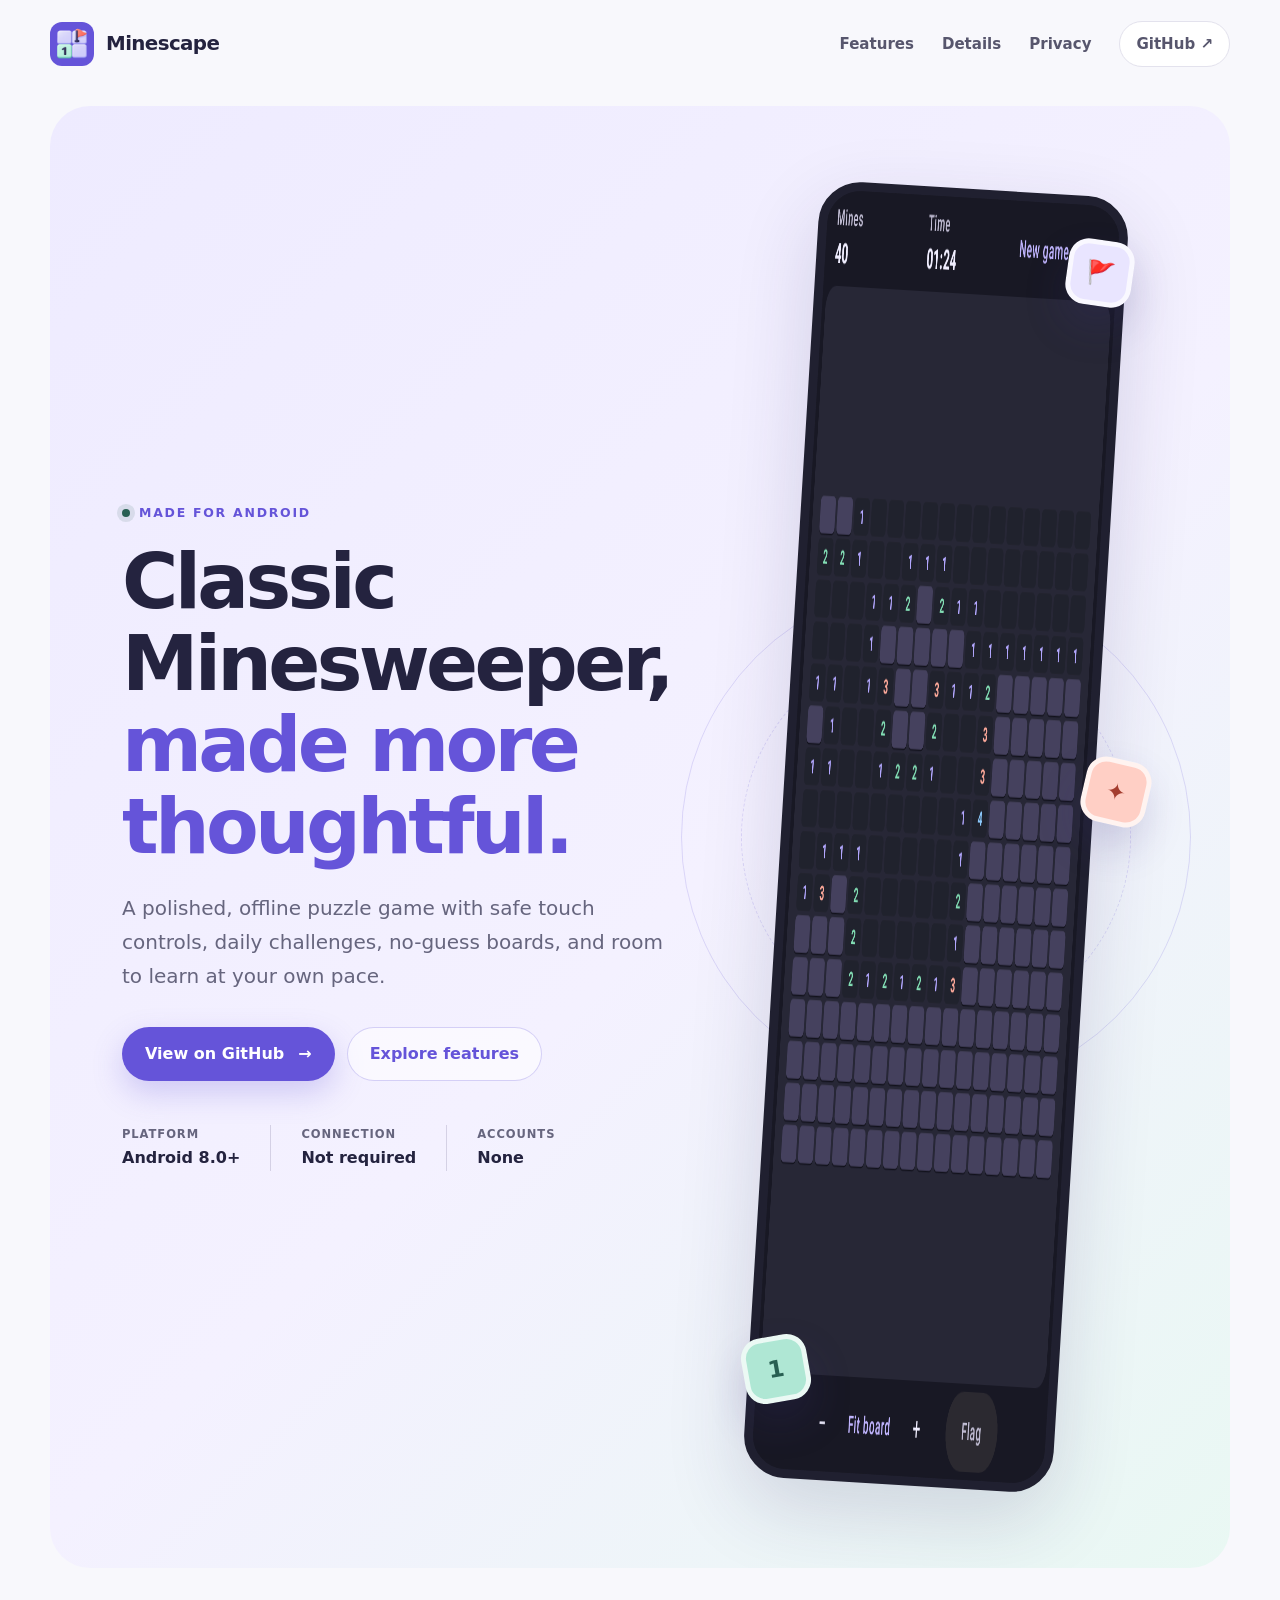
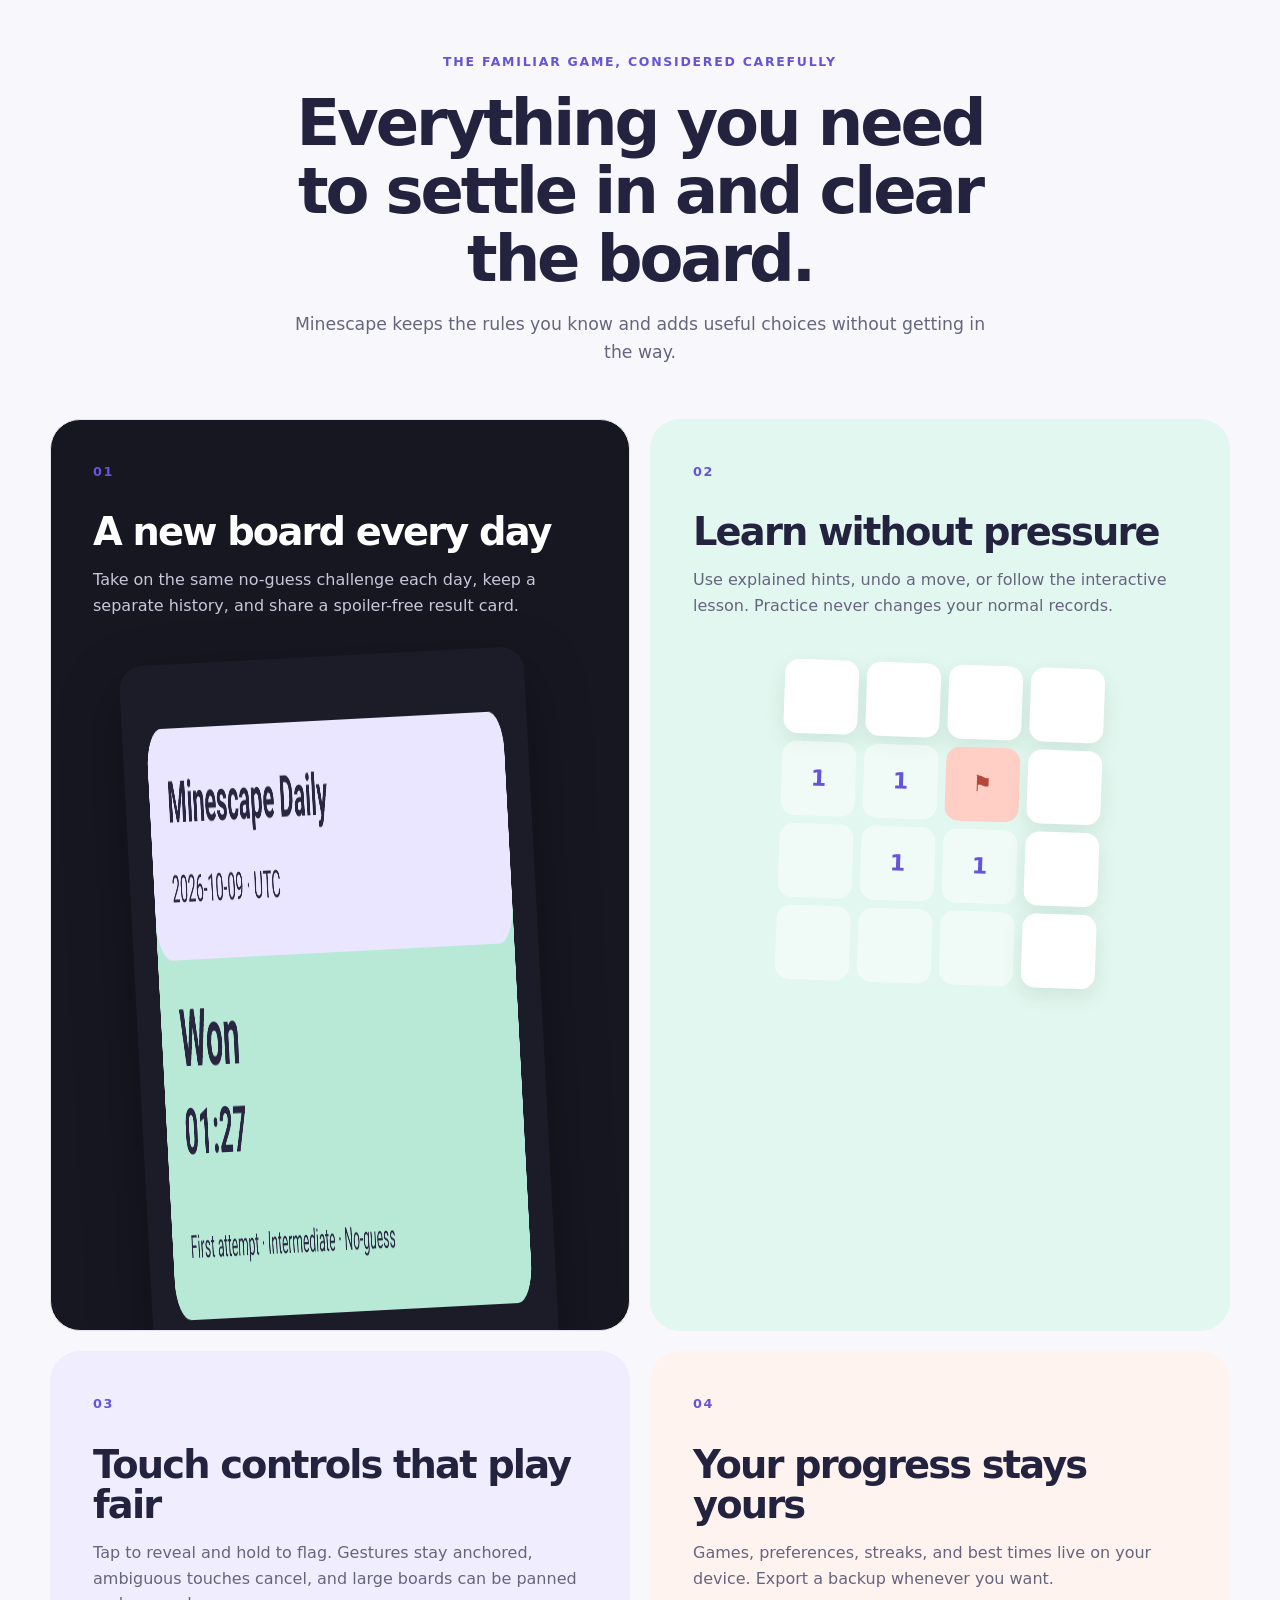
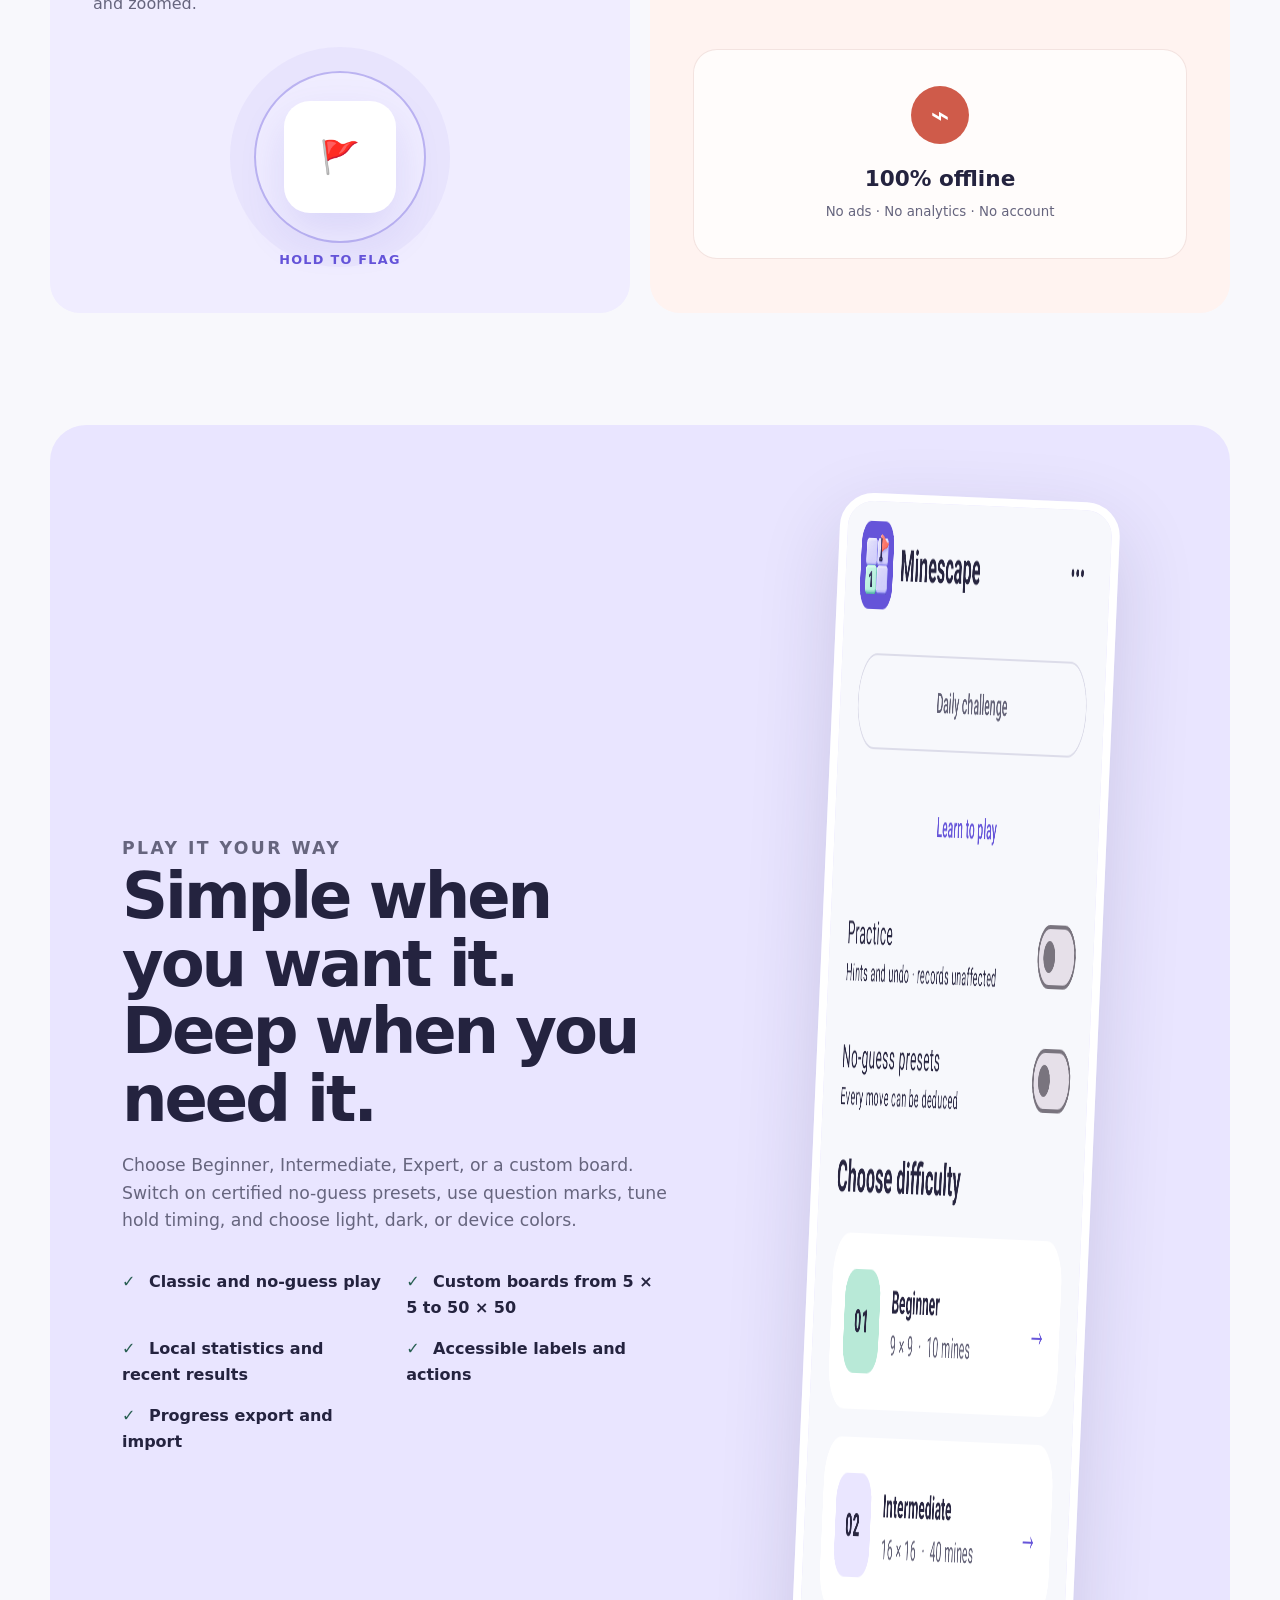
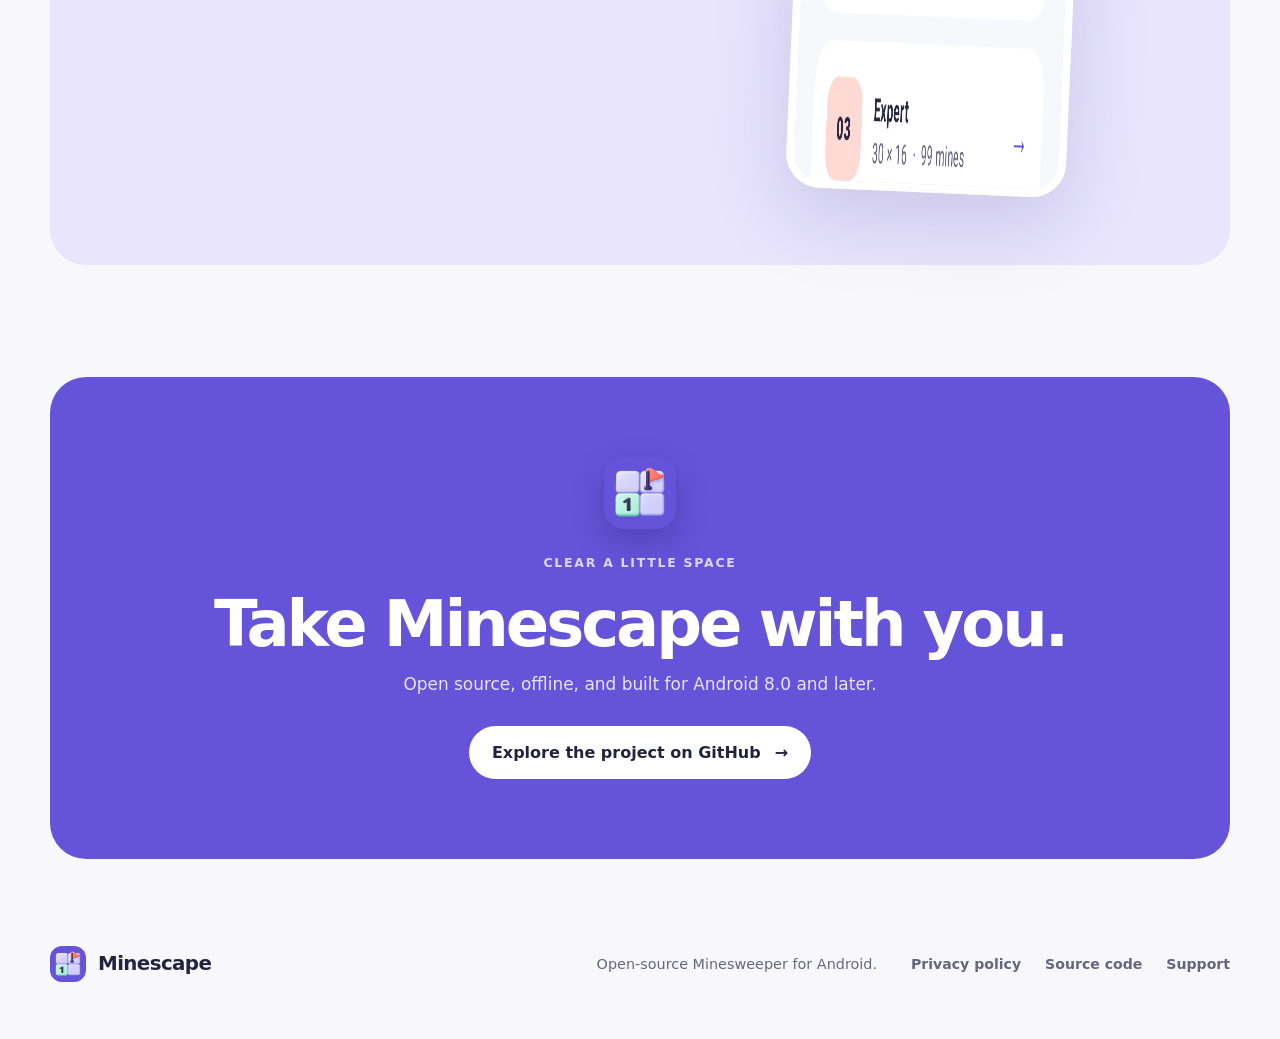
==== docs/index.html @ d31a7d72 "Add GitHub Pages site and privacy policy" ====
<!doctype html>
<html lang="en">
<head>
  <meta charset="utf-8">
  <meta name="viewport" content="width=device-width, initial-scale=1">
  <meta name="theme-color" content="#6554d9">
  <meta name="description" content="Minescape is a thoughtful, offline Minesweeper game for Android with daily challenges, no-guess boards, practice tools, and local statistics.">
  <meta property="og:title" content="Minescape for Android">
  <meta property="og:description" content="Classic Minesweeper, shaped for modern Android.">
  <meta property="og:type" content="website">
  <meta property="og:url" content="https://cbulock.github.io/minescape/">
  <meta property="og:image" content="https://cbulock.github.io/minescape/assets/minescape-preview.png">
  <title>Minescape for Android</title>
  <link rel="icon" href="assets/minescape-icon.png" type="image/png">
  <link rel="stylesheet" href="styles.css">
</head>
<body>
  <a class="skip-link" href="#main">Skip to content</a>
  <header class="site-header">
    <a class="brand" href="./" aria-label="Minescape home">
      <img src="assets/minescape-icon.png" alt="" width="44" height="44">
      <span>Minescape</span>
    </a>
    <nav aria-label="Main navigation">
      <a href="#features">Features</a>
      <a href="#details">Details</a>
      <a href="privacy.html">Privacy</a>
      <a class="nav-github" href="https://github.com/cbulock/minescape">GitHub <span aria-hidden="true">↗</span></a>
    </nav>
  </header>

  <main id="main">
    <section class="hero">
      <div class="hero-copy">
        <p class="eyebrow"><span></span> Made for Android</p>
        <h1>Classic Minesweeper,<br><em>made more thoughtful.</em></h1>
        <p class="hero-lede">A polished, offline puzzle game with safe touch controls, daily challenges, no-guess boards, and room to learn at your own pace.</p>
        <div class="hero-actions">
          <a class="button button-primary" href="https://github.com/cbulock/minescape">View on GitHub <span aria-hidden="true">→</span></a>
          <a class="button button-secondary" href="#features">Explore features</a>
        </div>
        <dl class="quick-facts" aria-label="App details">
          <div><dt>Platform</dt><dd>Android 8.0+</dd></div>
          <div><dt>Connection</dt><dd>Not required</dd></div>
          <div><dt>Accounts</dt><dd>None</dd></div>
        </dl>
      </div>

      <div class="hero-visual" aria-label="Minescape game preview">
        <div class="orbit orbit-one"></div>
        <div class="orbit orbit-two"></div>
        <figure class="phone phone-main">
          <img src="assets/game-dark.png" alt="A Minescape game board in dark mode" width="720" height="1280">
        </figure>
        <div class="floating-tile tile-flag" aria-hidden="true">🚩</div>
        <div class="floating-tile tile-one" aria-hidden="true">1</div>
        <div class="floating-tile tile-mine" aria-hidden="true">✦</div>
      </div>
    </section>

    <section class="feature-intro" id="features">
      <p class="section-kicker">The familiar game, considered carefully</p>
      <h2>Everything you need to settle in and clear the board.</h2>
      <p>Minescape keeps the rules you know and adds useful choices without getting in the way.</p>
    </section>

    <section class="feature-grid" aria-label="Features">
      <article class="feature feature-daily">
        <div class="feature-copy">
          <span class="feature-number">01</span>
          <h3>A new board every day</h3>
          <p>Take on the same no-guess challenge each day, keep a separate history, and share a spoiler-free result card.</p>
        </div>
        <img src="assets/daily-share.png" alt="A Minescape Daily result card showing a win" width="1080" height="720" loading="lazy">
      </article>

      <article class="feature feature-practice">
        <div class="feature-copy">
          <span class="feature-number">02</span>
          <h3>Learn without pressure</h3>
          <p>Use explained hints, undo a move, or follow the interactive lesson. Practice never changes your normal records.</p>
        </div>
        <div class="practice-board" aria-hidden="true">
          <span class="covered"></span><span class="covered"></span><span class="covered"></span><span class="covered"></span>
          <span class="open one">1</span><span class="open one">1</span><span class="flag">⚑</span><span class="covered"></span>
          <span class="open"></span><span class="open one">1</span><span class="open one">1</span><span class="covered"></span>
          <span class="open"></span><span class="open"></span><span class="open"></span><span class="covered"></span>
        </div>
      </article>

      <article class="feature feature-control">
        <div class="feature-copy">
          <span class="feature-number">03</span>
          <h3>Touch controls that play fair</h3>
          <p>Tap to reveal and hold to flag. Gestures stay anchored, ambiguous touches cancel, and large boards can be panned and zoomed.</p>
        </div>
        <div class="gesture-demo" aria-hidden="true">
          <div class="gesture-cell">🚩</div>
          <div class="gesture-ring"></div>
          <p>Hold to flag</p>
        </div>
      </article>

      <article class="feature feature-local">
        <div class="feature-copy">
          <span class="feature-number">04</span>
          <h3>Your progress stays yours</h3>
          <p>Games, preferences, streaks, and best times live on your device. Export a backup whenever you want.</p>
        </div>
        <div class="local-badge" aria-hidden="true">
          <span>⌁</span>
          <strong>100% offline</strong>
          <small>No ads · No analytics · No account</small>
        </div>
      </article>
    </section>

    <section class="detail-section" id="details">
      <div class="detail-copy">
        <p class="section-kicker">Play it your way</p>
        <h2>Simple when you want it. Deep when you need it.</h2>
        <p>Choose Beginner, Intermediate, Expert, or a custom board. Switch on certified no-guess presets, use question marks, tune hold timing, and choose light, dark, or device colors.</p>
        <ul class="check-list">
          <li><span>✓</span> Classic and no-guess play</li>
          <li><span>✓</span> Custom boards from 5 × 5 to 50 × 50</li>
          <li><span>✓</span> Local statistics and recent results</li>
          <li><span>✓</span> Accessible labels and actions</li>
          <li><span>✓</span> Progress export and import</li>
        </ul>
      </div>
      <figure class="detail-preview">
        <img src="assets/home.png" alt="Minescape home screen with daily challenge, practice, no-guess, and difficulty controls" width="720" height="1280" loading="lazy">
      </figure>
    </section>

    <section class="closing">
      <img src="assets/minescape-icon.png" alt="" width="72" height="72" loading="lazy">
      <p class="section-kicker">Clear a little space</p>
      <h2>Take Minescape with you.</h2>
      <p>Open source, offline, and built for Android 8.0 and later.</p>
      <a class="button button-light" href="https://github.com/cbulock/minescape">Explore the project on GitHub <span aria-hidden="true">→</span></a>
    </section>
  </main>

  <footer>
    <a class="brand footer-brand" href="./"><img src="assets/minescape-icon.png" alt="" width="36" height="36"><span>Minescape</span></a>
    <p>Open-source Minesweeper for Android.</p>
    <div class="footer-links">
      <a href="privacy.html">Privacy policy</a>
      <a href="https://github.com/cbulock/minescape">Source code</a>
      <a href="https://github.com/cbulock/minescape/issues">Support</a>
    </div>
  </footer>
</body>
</html>
---- docs/styles.css ----
:root {
  color-scheme: light;
  --ink: #24233f;
  --muted: #66657e;
  --purple: #6554d9;
  --purple-dark: #4c3fc0;
  --lavender: #e9e5ff;
  --lavender-light: #f7f5ff;
  --mint: #afe7d4;
  --mint-dark: #285f52;
  --coral: #ffcfc5;
  --paper: #f8f8fc;
  --white: #fff;
  --night: #171722;
  --border: #e3e2ed;
  --shadow: 0 28px 80px rgba(43, 36, 94, .16);
  --max: 1180px;
}

* { box-sizing: border-box; }

html { scroll-behavior: smooth; }

body {
  margin: 0;
  color: var(--ink);
  background: var(--paper);
  font-family: Inter, ui-sans-serif, system-ui, -apple-system, BlinkMacSystemFont, "Segoe UI", sans-serif;
  line-height: 1.6;
  text-rendering: optimizeLegibility;
}

a { color: inherit; text-underline-offset: .2em; }
img { display: block; max-width: 100%; }

.skip-link {
  position: fixed;
  z-index: 100;
  top: 12px;
  left: 12px;
  padding: 10px 16px;
  border-radius: 9px;
  background: var(--ink);
  color: white;
  transform: translateY(-150%);
}
.skip-link:focus { transform: translateY(0); }

.site-header {
  width: min(calc(100% - 40px), var(--max));
  min-height: 88px;
  margin: 0 auto;
  display: flex;
  align-items: center;
  justify-content: space-between;
  gap: 28px;
}

.brand {
  display: inline-flex;
  align-items: center;
  gap: 12px;
  color: var(--ink);
  font-size: 1.24rem;
  font-weight: 800;
  letter-spacing: -.03em;
  text-decoration: none;
}
.brand img { border-radius: 12px; }

nav { display: flex; align-items: center; gap: 28px; }
nav a { color: #57566d; font-size: .94rem; font-weight: 650; text-decoration: none; }
nav a:hover, nav a:focus-visible { color: var(--purple); }
.nav-github { padding: 10px 16px; border: 1px solid var(--border); border-radius: 999px; background: var(--white); }

.hero {
  width: min(calc(100% - 40px), var(--max));
  min-height: 680px;
  margin: 18px auto 84px;
  padding: 82px 72px;
  display: grid;
  grid-template-columns: 1.05fr .95fr;
  align-items: center;
  gap: 64px;
  overflow: hidden;
  border-radius: 40px;
  background: linear-gradient(135deg, #eeebff 0%, #f4f1ff 54%, #e9f8f3 100%);
}

.eyebrow, .section-kicker {
  margin: 0 0 18px;
  color: var(--purple);
  font-size: .78rem;
  font-weight: 850;
  letter-spacing: .14em;
  text-transform: uppercase;
}
.eyebrow { display: flex; align-items: center; gap: 9px; }
.eyebrow span { width: 8px; height: 8px; border-radius: 50%; background: var(--mint-dark); box-shadow: 0 0 0 5px rgba(40, 95, 82, .12); }

h1, h2, h3 { margin-top: 0; line-height: 1.06; letter-spacing: -.048em; }
h1 { max-width: 690px; margin-bottom: 24px; font-size: clamp(3.1rem, 6vw, 5.8rem); }
h1 em { color: var(--purple); font-style: normal; }
.hero-lede { max-width: 590px; margin: 0; color: var(--muted); font-size: clamp(1.05rem, 1.8vw, 1.25rem); line-height: 1.7; }

.hero-actions { margin: 34px 0 44px; display: flex; flex-wrap: wrap; gap: 12px; }
.button {
  min-height: 52px;
  padding: 13px 22px;
  display: inline-flex;
  align-items: center;
  justify-content: center;
  gap: 14px;
  border: 1px solid transparent;
  border-radius: 999px;
  font-weight: 750;
  text-decoration: none;
  transition: transform .2s ease, box-shadow .2s ease, background .2s ease;
}
.button:hover { transform: translateY(-2px); }
.button-primary { color: white; background: var(--purple); box-shadow: 0 12px 30px rgba(101, 84, 217, .25); }
.button-primary:hover { background: var(--purple-dark); box-shadow: 0 16px 34px rgba(101, 84, 217, .31); }
.button-secondary { border-color: rgba(101, 84, 217, .25); color: var(--purple); background: rgba(255, 255, 255, .55); }
.button-light { color: var(--ink); background: white; }

.quick-facts { margin: 0; display: flex; flex-wrap: wrap; gap: 30px; }
.quick-facts div { padding-right: 30px; border-right: 1px solid rgba(74, 69, 112, .18); }
.quick-facts div:last-child { padding-right: 0; border: 0; }
.quick-facts dt { color: var(--muted); font-size: .72rem; font-weight: 750; letter-spacing: .08em; text-transform: uppercase; }
.quick-facts dd { margin: 2px 0 0; font-weight: 760; }

.hero-visual { position: relative; min-height: 570px; display: grid; place-items: center; }
.phone { position: relative; z-index: 2; margin: 0; overflow: hidden; border: 9px solid #202030; border-radius: 42px; background: var(--night); box-shadow: var(--shadow); }
.phone-main { width: min(310px, 68vw); transform: rotate(3.5deg); }
.phone img { width: 100%; }
.orbit { position: absolute; border: 1px solid rgba(101, 84, 217, .18); border-radius: 50%; }
.orbit-one { width: 510px; height: 510px; }
.orbit-two { width: 390px; height: 390px; border-style: dashed; }
.floating-tile { position: absolute; z-index: 3; width: 66px; aspect-ratio: 1; display: grid; place-items: center; border: 5px solid rgba(255,255,255,.75); border-radius: 20px; box-shadow: 0 20px 40px rgba(62, 51, 134, .18); font-size: 1.45rem; font-weight: 900; }
.tile-flag { top: 52px; right: 1%; background: var(--lavender); transform: rotate(8deg); }
.tile-one { bottom: 84px; left: 2%; color: var(--mint-dark); background: var(--mint); transform: rotate(-10deg); }
.tile-mine { top: 44%; right: -3%; color: #a43d2f; background: var(--coral); transform: rotate(13deg); }

.feature-intro { max-width: 780px; margin: 0 auto 52px; padding: 0 28px; text-align: center; }
.feature-intro h2, .detail-copy h2, .closing h2 { margin-bottom: 18px; font-size: clamp(2.3rem, 5vw, 4.2rem); }
.feature-intro > p:last-child, .detail-copy > p { margin: 0; color: var(--muted); font-size: 1.08rem; }

.feature-grid { width: min(calc(100% - 40px), var(--max)); margin: 0 auto 112px; display: grid; grid-template-columns: repeat(2, 1fr); gap: 20px; }
.feature { min-height: 480px; padding: 42px; overflow: hidden; border: 1px solid var(--border); border-radius: 30px; background: var(--white); }
.feature h3 { margin-bottom: 14px; font-size: clamp(1.8rem, 3vw, 2.65rem); }
.feature p { max-width: 510px; margin: 0; color: var(--muted); }
.feature-number { display: block; margin-bottom: 30px; color: var(--purple); font-size: .8rem; font-weight: 850; letter-spacing: .12em; }
.feature-daily { background: var(--night); color: white; }
.feature-daily p { color: #c9c6d9; }
.feature-daily img { width: 82%; margin: 38px auto -88px; border-radius: 24px; transform: rotate(-3deg); box-shadow: 0 24px 60px rgba(0,0,0,.35); }
.feature-practice { background: #e2f7ef; border-color: transparent; }
.practice-board { width: min(320px, 100%); margin: 46px auto 0; display: grid; grid-template-columns: repeat(4, 1fr); gap: 8px; transform: rotate(2deg); }
.practice-board span { aspect-ratio: 1; display: grid; place-items: center; border-radius: 14px; font-size: 1.4rem; font-weight: 850; }
.practice-board .covered { background: #fff; box-shadow: 0 8px 20px rgba(32, 91, 73, .1); }
.practice-board .open { background: rgba(255,255,255,.5); }
.practice-board .one { color: var(--purple); }
.practice-board .flag { color: #b4483c; background: var(--coral); }
.feature-control { background: #f0edff; border-color: transparent; }
.gesture-demo { position: relative; height: 225px; margin-top: 28px; display: grid; place-items: center; }
.gesture-cell { z-index: 2; width: 112px; aspect-ratio: 1; display: grid; place-items: center; border-radius: 26px; background: white; box-shadow: 0 20px 45px rgba(101,84,217,.16); font-size: 2rem; }
.gesture-ring { position: absolute; width: 172px; height: 172px; border: 2px solid rgba(101,84,217,.38); border-radius: 50%; box-shadow: 0 0 0 24px rgba(101,84,217,.06); }
.gesture-demo p { position: absolute; bottom: -1px; color: var(--purple); font-size: .8rem; font-weight: 800; letter-spacing: .1em; text-transform: uppercase; }
.feature-local { background: #fff3f0; border-color: transparent; }
.local-badge { margin-top: 58px; padding: 36px 30px; display: grid; justify-items: center; border: 1px solid rgba(165, 62, 48, .13); border-radius: 24px; background: rgba(255,255,255,.7); text-align: center; }
.local-badge > span { width: 58px; height: 58px; margin-bottom: 18px; display: grid; place-items: center; border-radius: 50%; color: white; background: #cf5b4a; font-size: 2rem; }
.local-badge strong { font-size: 1.35rem; }
.local-badge small { margin-top: 4px; color: var(--muted); }

.detail-section { width: min(calc(100% - 40px), var(--max)); margin: 0 auto 112px; padding: 72px; display: grid; grid-template-columns: 1fr .75fr; align-items: center; gap: 80px; border-radius: 36px; background: #e9e5ff; }
.check-list { margin: 34px 0 0; padding: 0; display: grid; grid-template-columns: 1fr 1fr; gap: 16px 22px; list-style: none; }
.check-list li { font-weight: 670; }
.check-list span { margin-right: 8px; color: var(--mint-dark); }
.detail-preview { width: min(280px, 100%); margin: 0 auto; overflow: hidden; border: 8px solid white; border-radius: 34px; box-shadow: var(--shadow); transform: rotate(2.5deg); }

.closing { width: min(calc(100% - 40px), var(--max)); margin: 0 auto 30px; padding: 80px 32px; border-radius: 36px; color: white; background: var(--purple); text-align: center; }
.closing img { margin: 0 auto 24px; border-radius: 20px; box-shadow: 0 12px 30px rgba(31, 25, 82, .28); }
.closing .section-kicker { color: #dcd7ff; }
.closing h2 { margin-bottom: 12px; }
.closing p:not(.section-kicker) { margin: 0 0 28px; color: #e7e4ff; font-size: 1.06rem; }

footer { width: min(calc(100% - 40px), var(--max)); min-height: 150px; margin: 0 auto; display: flex; align-items: center; gap: 34px; }
.footer-brand { margin-right: auto; }
footer p { color: var(--muted); font-size: .9rem; }
.footer-links { display: flex; gap: 24px; }
.footer-links a { color: var(--muted); font-size: .88rem; font-weight: 650; text-decoration: none; }
.footer-links a:hover { color: var(--purple); }

.policy-page { background: linear-gradient(180deg, #f0edff 0, var(--paper) 420px); }
.policy-layout { width: min(calc(100% - 40px), 940px); margin: 70px auto 110px; }
.policy-title { margin-bottom: 52px; padding: 62px; border-radius: 32px; background: white; box-shadow: 0 22px 70px rgba(43,36,94,.09); }
.policy-title h1 { margin-bottom: 22px; font-size: clamp(3rem, 8vw, 5.5rem); }
.policy-summary { max-width: 720px; color: var(--muted); font-size: 1.2rem; line-height: 1.75; }
.effective-date { margin: 30px 0 0; color: var(--purple); font-size: .82rem; font-weight: 800; letter-spacing: .08em; text-transform: uppercase; }
.policy-content { padding: 0 62px; }
.policy-content section { padding: 34px 0; border-bottom: 1px solid var(--border); }
.policy-content section:last-child { border: 0; }
.policy-content h2 { margin-bottom: 14px; font-size: 1.55rem; letter-spacing: -.025em; }
.policy-content p, .policy-content li { color: #54536a; }
.policy-content p { margin: 0 0 14px; }
.policy-content p:last-child { margin-bottom: 0; }
.policy-content li + li { margin-top: 7px; }
.policy-content a { color: var(--purple-dark); font-weight: 650; }

@media (max-width: 900px) {
  .site-header nav a:not(.nav-github) { display: none; }
  .hero { padding: 66px 44px; grid-template-columns: 1fr; }
  .hero-visual { min-height: 520px; }
  .feature-grid { grid-template-columns: 1fr; }
  .detail-section { padding: 56px 44px; grid-template-columns: 1fr; }
  .detail-preview { width: 240px; }
}

@media (max-width: 600px) {
  .site-header { width: min(calc(100% - 28px), var(--max)); min-height: 74px; }
  .brand { font-size: 1.08rem; }
  .brand img { width: 38px; height: 38px; }
  nav { gap: 10px; }
  .nav-github { padding: 8px 12px; }
  .hero { width: calc(100% - 20px); margin-top: 8px; padding: 48px 24px 30px; border-radius: 28px; }
  h1 { font-size: clamp(2.75rem, 15vw, 4rem); }
  .quick-facts { gap: 16px; }
  .quick-facts div { padding-right: 16px; }
  .hero-visual { min-height: 450px; }
  .phone-main { width: 235px; }
  .orbit-one { width: 390px; height: 390px; }
  .orbit-two { width: 300px; height: 300px; }
  .floating-tile { width: 54px; border-radius: 16px; }
  .tile-mine { right: 0; }
  .feature-intro { margin-bottom: 36px; }
  .feature-grid { width: calc(100% - 20px); margin-bottom: 80px; }
  .feature { min-height: 430px; padding: 30px 24px; border-radius: 24px; }
  .feature-daily img { margin-bottom: -60px; }
  .detail-section { width: calc(100% - 20px); margin-bottom: 80px; padding: 46px 24px; border-radius: 26px; }
  .check-list { grid-template-columns: 1fr; }
  .closing { width: calc(100% - 20px); padding: 64px 22px; border-radius: 26px; }
  footer { padding: 34px 4px; flex-wrap: wrap; gap: 12px 22px; }
  footer p { order: 3; width: 100%; margin: 0; }
  .footer-links { gap: 16px; }
  .policy-layout { width: calc(100% - 20px); margin: 35px auto 80px; }
  .policy-title { padding: 38px 24px; border-radius: 26px; }
  .policy-content { padding: 0 18px; }
}

@media (prefers-reduced-motion: reduce) {
  html { scroll-behavior: auto; }
  .button { transition: none; }
}
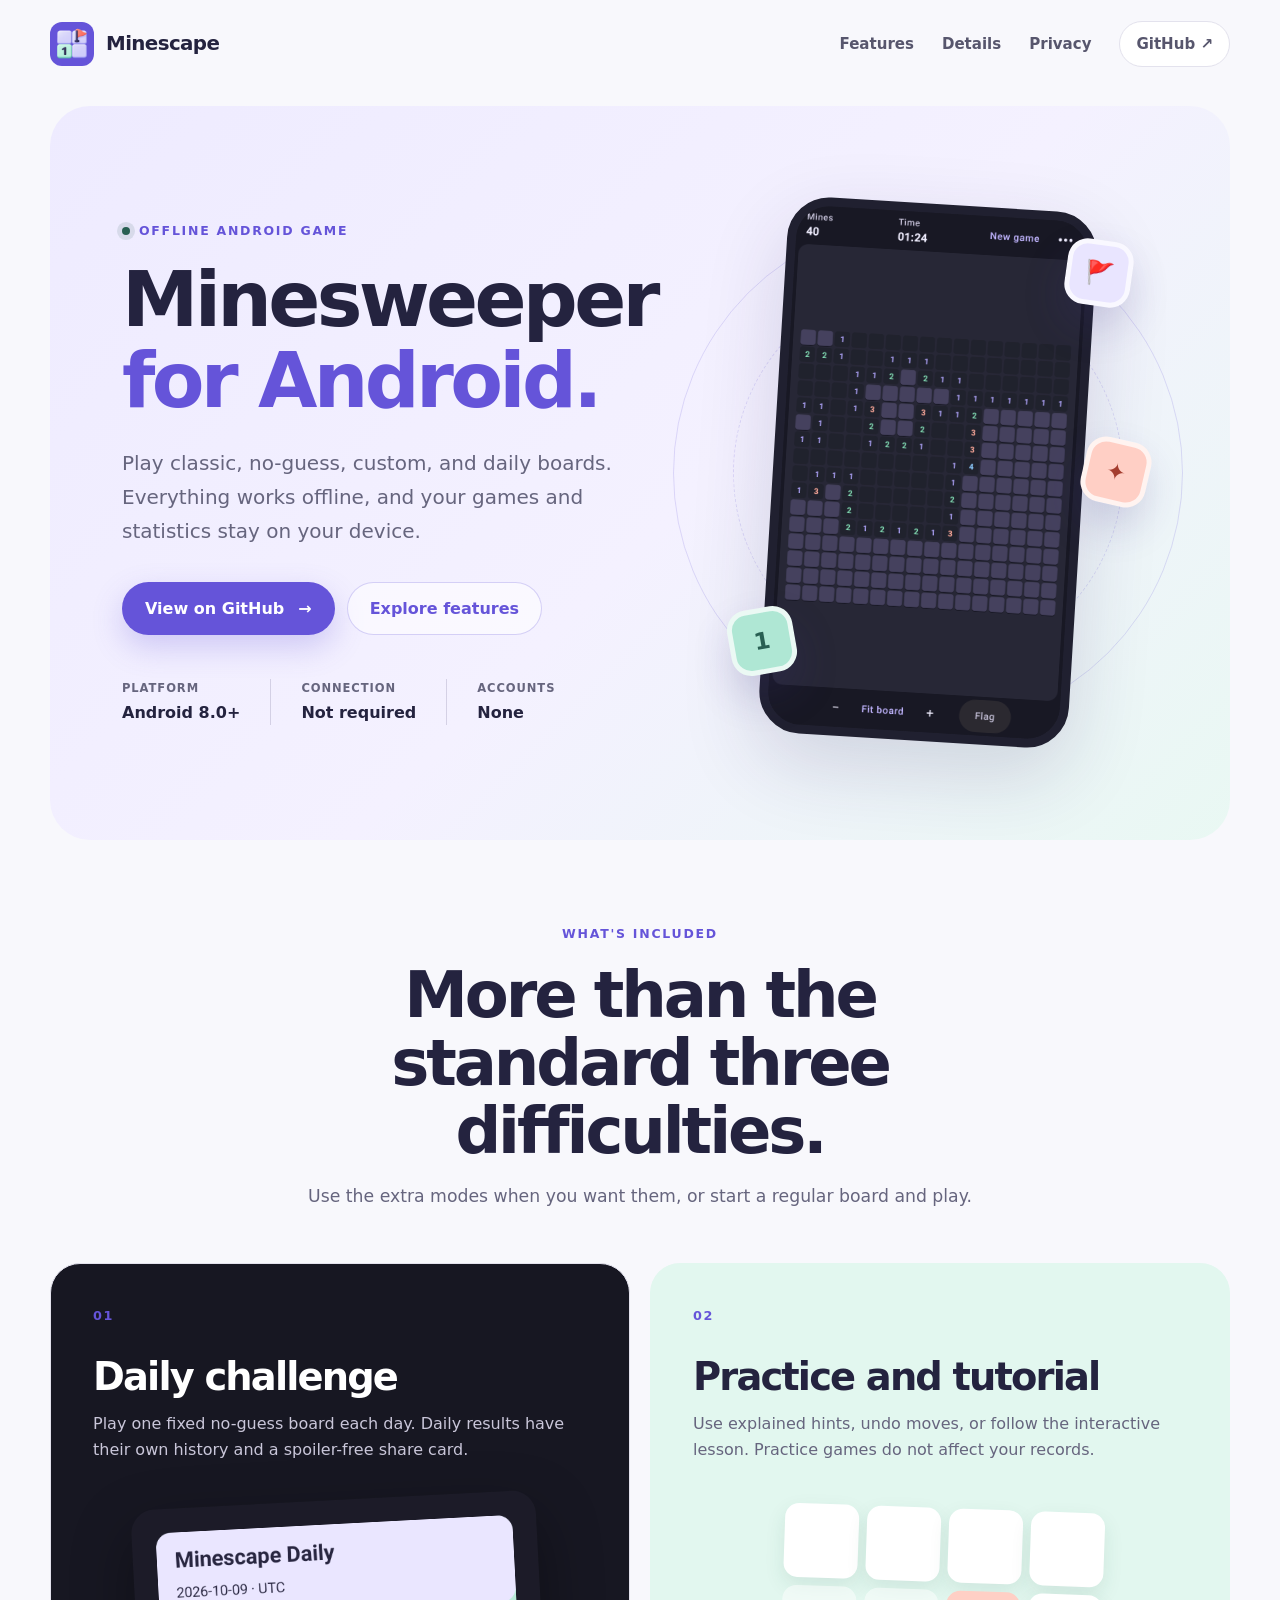
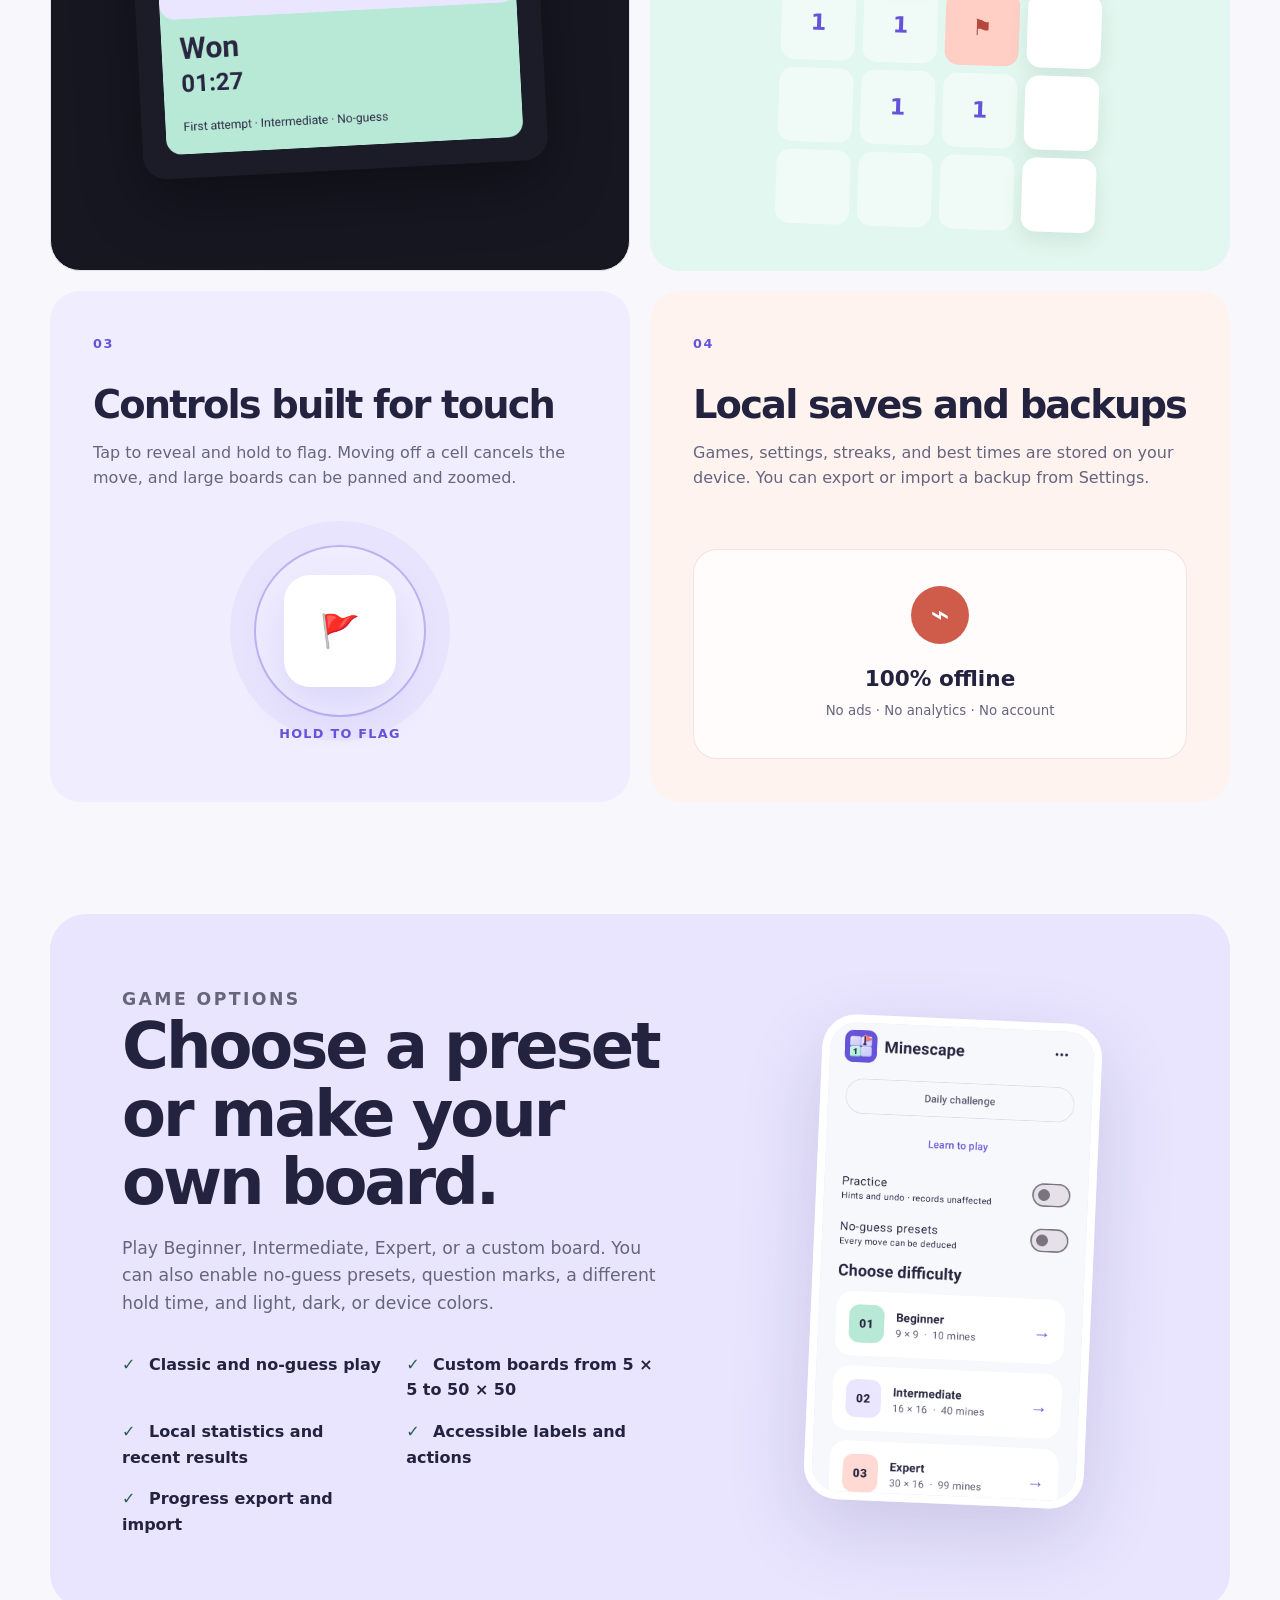
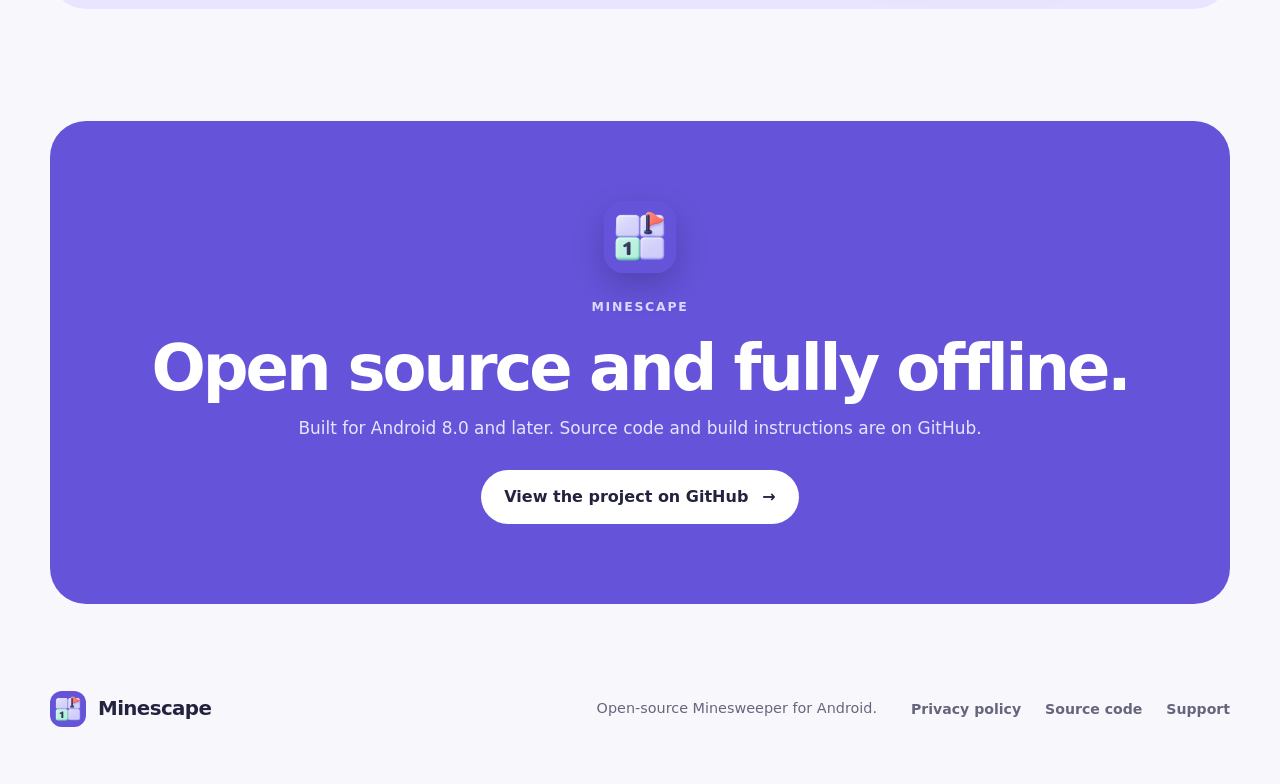
==== commit 0de9270f: "Fix site image sizing and simplify copy" ====
--- a/docs/index.html
+++ b/docs/index.html
@@ -4,9 +4,9 @@
   <meta charset="utf-8">
   <meta name="viewport" content="width=device-width, initial-scale=1">
   <meta name="theme-color" content="#6554d9">
-  <meta name="description" content="Minescape is a thoughtful, offline Minesweeper game for Android with daily challenges, no-guess boards, practice tools, and local statistics.">
+  <meta name="description" content="Minescape is an offline Minesweeper game for Android with daily challenges, no-guess boards, practice tools, and local statistics.">
   <meta property="og:title" content="Minescape for Android">
-  <meta property="og:description" content="Classic Minesweeper, shaped for modern Android.">
+  <meta property="og:description" content="Offline Minesweeper for Android, with daily challenges and no-guess boards.">
   <meta property="og:type" content="website">
   <meta property="og:url" content="https://cbulock.github.io/minescape/">
   <meta property="og:image" content="https://cbulock.github.io/minescape/assets/minescape-preview.png">
@@ -32,9 +32,9 @@
   <main id="main">
     <section class="hero">
       <div class="hero-copy">
-        <p class="eyebrow"><span></span> Made for Android</p>
-        <h1>Classic Minesweeper,<br><em>made more thoughtful.</em></h1>
-        <p class="hero-lede">A polished, offline puzzle game with safe touch controls, daily challenges, no-guess boards, and room to learn at your own pace.</p>
+        <p class="eyebrow"><span></span> Offline Android game</p>
+        <h1>Minesweeper<br><em>for Android.</em></h1>
+        <p class="hero-lede">Play classic, no-guess, custom, and daily boards. Everything works offline, and your games and statistics stay on your device.</p>
         <div class="hero-actions">
           <a class="button button-primary" href="https://github.com/cbulock/minescape">View on GitHub <span aria-hidden="true">→</span></a>
           <a class="button button-secondary" href="#features">Explore features</a>
@@ -59,17 +59,17 @@
     </section>
 
     <section class="feature-intro" id="features">
-      <p class="section-kicker">The familiar game, considered carefully</p>
-      <h2>Everything you need to settle in and clear the board.</h2>
-      <p>Minescape keeps the rules you know and adds useful choices without getting in the way.</p>
+      <p class="section-kicker">What's included</p>
+      <h2>More than the standard three difficulties.</h2>
+      <p>Use the extra modes when you want them, or start a regular board and play.</p>
     </section>
 
     <section class="feature-grid" aria-label="Features">
       <article class="feature feature-daily">
         <div class="feature-copy">
           <span class="feature-number">01</span>
-          <h3>A new board every day</h3>
-          <p>Take on the same no-guess challenge each day, keep a separate history, and share a spoiler-free result card.</p>
+          <h3>Daily challenge</h3>
+          <p>Play one fixed no-guess board each day. Daily results have their own history and a spoiler-free share card.</p>
         </div>
         <img src="assets/daily-share.png" alt="A Minescape Daily result card showing a win" width="1080" height="720" loading="lazy">
       </article>
@@ -77,8 +77,8 @@
       <article class="feature feature-practice">
         <div class="feature-copy">
           <span class="feature-number">02</span>
-          <h3>Learn without pressure</h3>
-          <p>Use explained hints, undo a move, or follow the interactive lesson. Practice never changes your normal records.</p>
+          <h3>Practice and tutorial</h3>
+          <p>Use explained hints, undo moves, or follow the interactive lesson. Practice games do not affect your records.</p>
         </div>
         <div class="practice-board" aria-hidden="true">
           <span class="covered"></span><span class="covered"></span><span class="covered"></span><span class="covered"></span>
@@ -91,8 +91,8 @@
       <article class="feature feature-control">
         <div class="feature-copy">
           <span class="feature-number">03</span>
-          <h3>Touch controls that play fair</h3>
-          <p>Tap to reveal and hold to flag. Gestures stay anchored, ambiguous touches cancel, and large boards can be panned and zoomed.</p>
+          <h3>Controls built for touch</h3>
+          <p>Tap to reveal and hold to flag. Moving off a cell cancels the move, and large boards can be panned and zoomed.</p>
         </div>
         <div class="gesture-demo" aria-hidden="true">
           <div class="gesture-cell">🚩</div>
@@ -104,8 +104,8 @@
       <article class="feature feature-local">
         <div class="feature-copy">
           <span class="feature-number">04</span>
-          <h3>Your progress stays yours</h3>
-          <p>Games, preferences, streaks, and best times live on your device. Export a backup whenever you want.</p>
+          <h3>Local saves and backups</h3>
+          <p>Games, settings, streaks, and best times are stored on your device. You can export or import a backup from Settings.</p>
         </div>
         <div class="local-badge" aria-hidden="true">
           <span>⌁</span>
@@ -117,9 +117,9 @@
 
     <section class="detail-section" id="details">
       <div class="detail-copy">
-        <p class="section-kicker">Play it your way</p>
-        <h2>Simple when you want it. Deep when you need it.</h2>
-        <p>Choose Beginner, Intermediate, Expert, or a custom board. Switch on certified no-guess presets, use question marks, tune hold timing, and choose light, dark, or device colors.</p>
+        <p class="section-kicker">Game options</p>
+        <h2>Choose a preset or make your own board.</h2>
+        <p>Play Beginner, Intermediate, Expert, or a custom board. You can also enable no-guess presets, question marks, a different hold time, and light, dark, or device colors.</p>
         <ul class="check-list">
           <li><span>✓</span> Classic and no-guess play</li>
           <li><span>✓</span> Custom boards from 5 × 5 to 50 × 50</li>
@@ -135,10 +135,10 @@
 
     <section class="closing">
       <img src="assets/minescape-icon.png" alt="" width="72" height="72" loading="lazy">
-      <p class="section-kicker">Clear a little space</p>
-      <h2>Take Minescape with you.</h2>
-      <p>Open source, offline, and built for Android 8.0 and later.</p>
-      <a class="button button-light" href="https://github.com/cbulock/minescape">Explore the project on GitHub <span aria-hidden="true">→</span></a>
+      <p class="section-kicker">Minescape</p>
+      <h2>Open source and fully offline.</h2>
+      <p>Built for Android 8.0 and later. Source code and build instructions are on GitHub.</p>
+      <a class="button button-light" href="https://github.com/cbulock/minescape">View the project on GitHub <span aria-hidden="true">→</span></a>
     </section>
   </main>
 
--- a/docs/styles.css
+++ b/docs/styles.css
@@ -31,7 +31,7 @@
 }
 
 a { color: inherit; text-underline-offset: .2em; }
-img { display: block; max-width: 100%; }
+img { display: block; max-width: 100%; height: auto; }
 
 .skip-link {
   position: fixed;
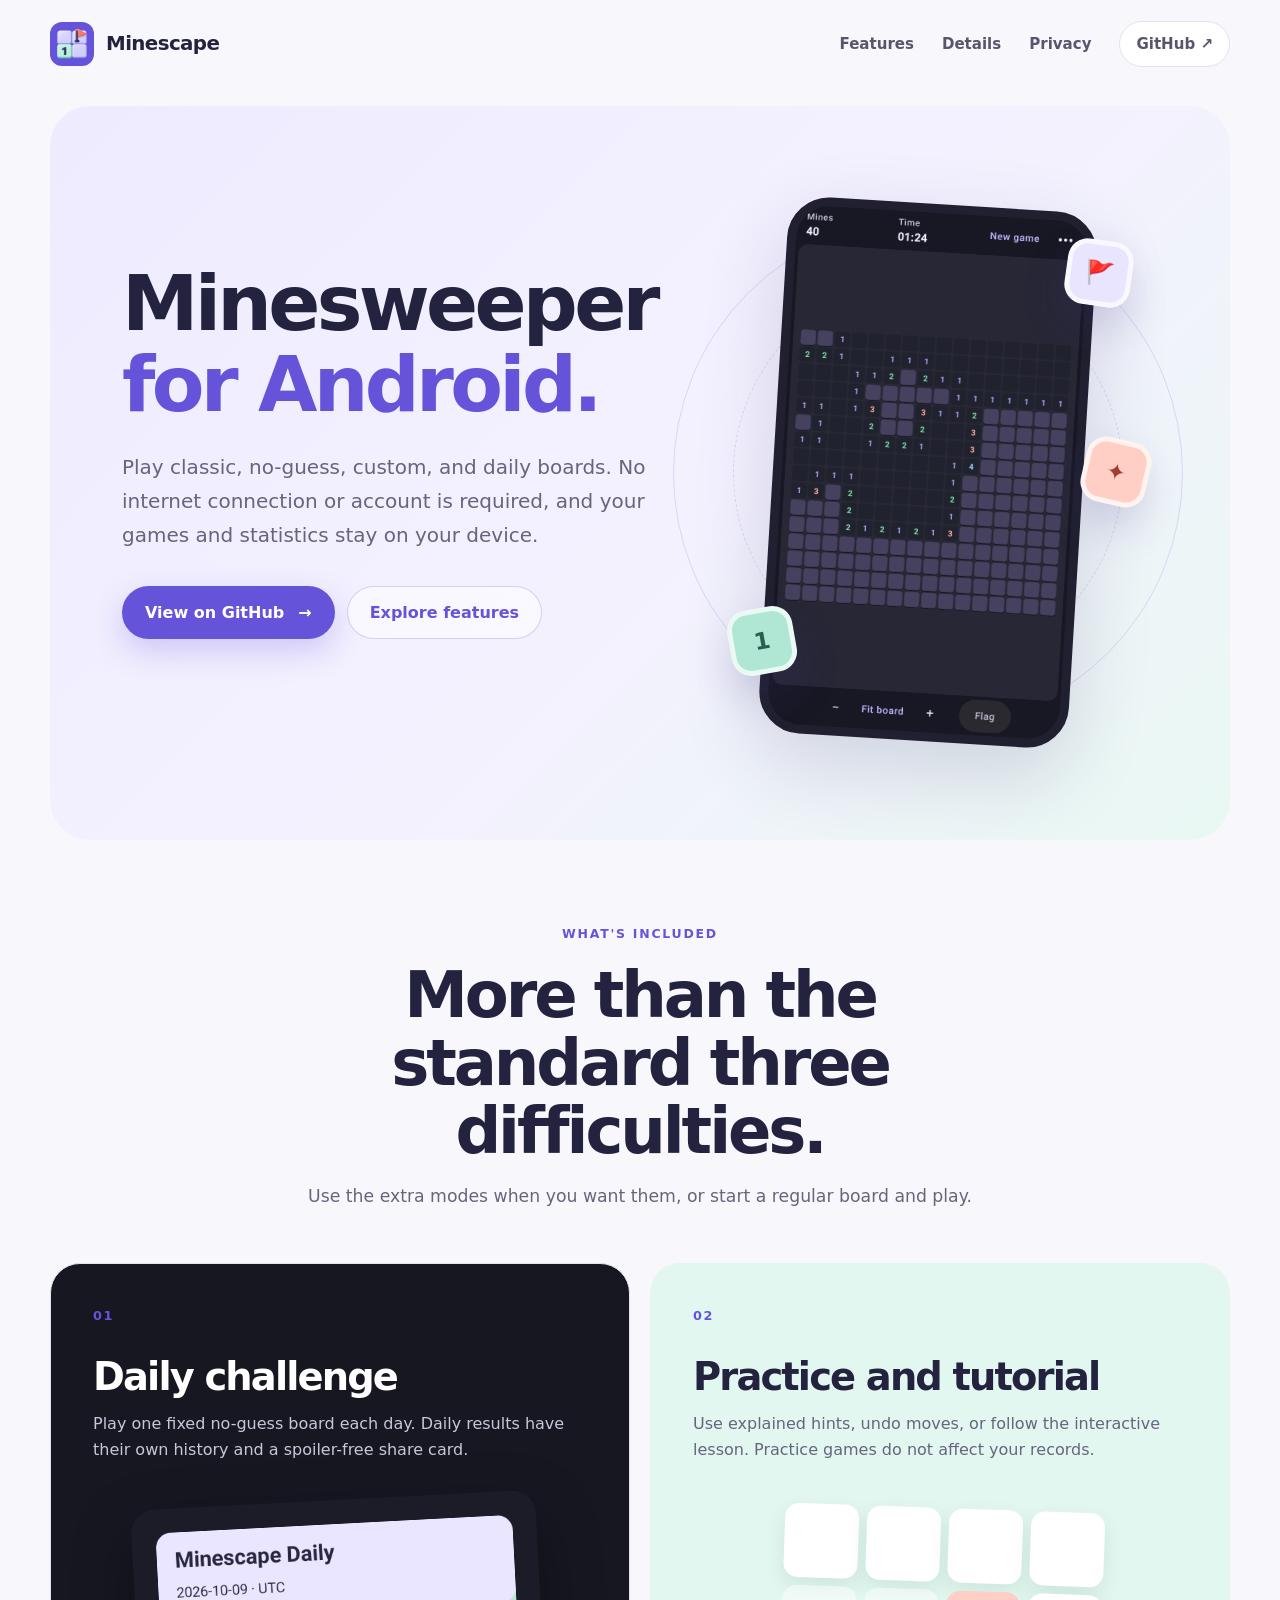
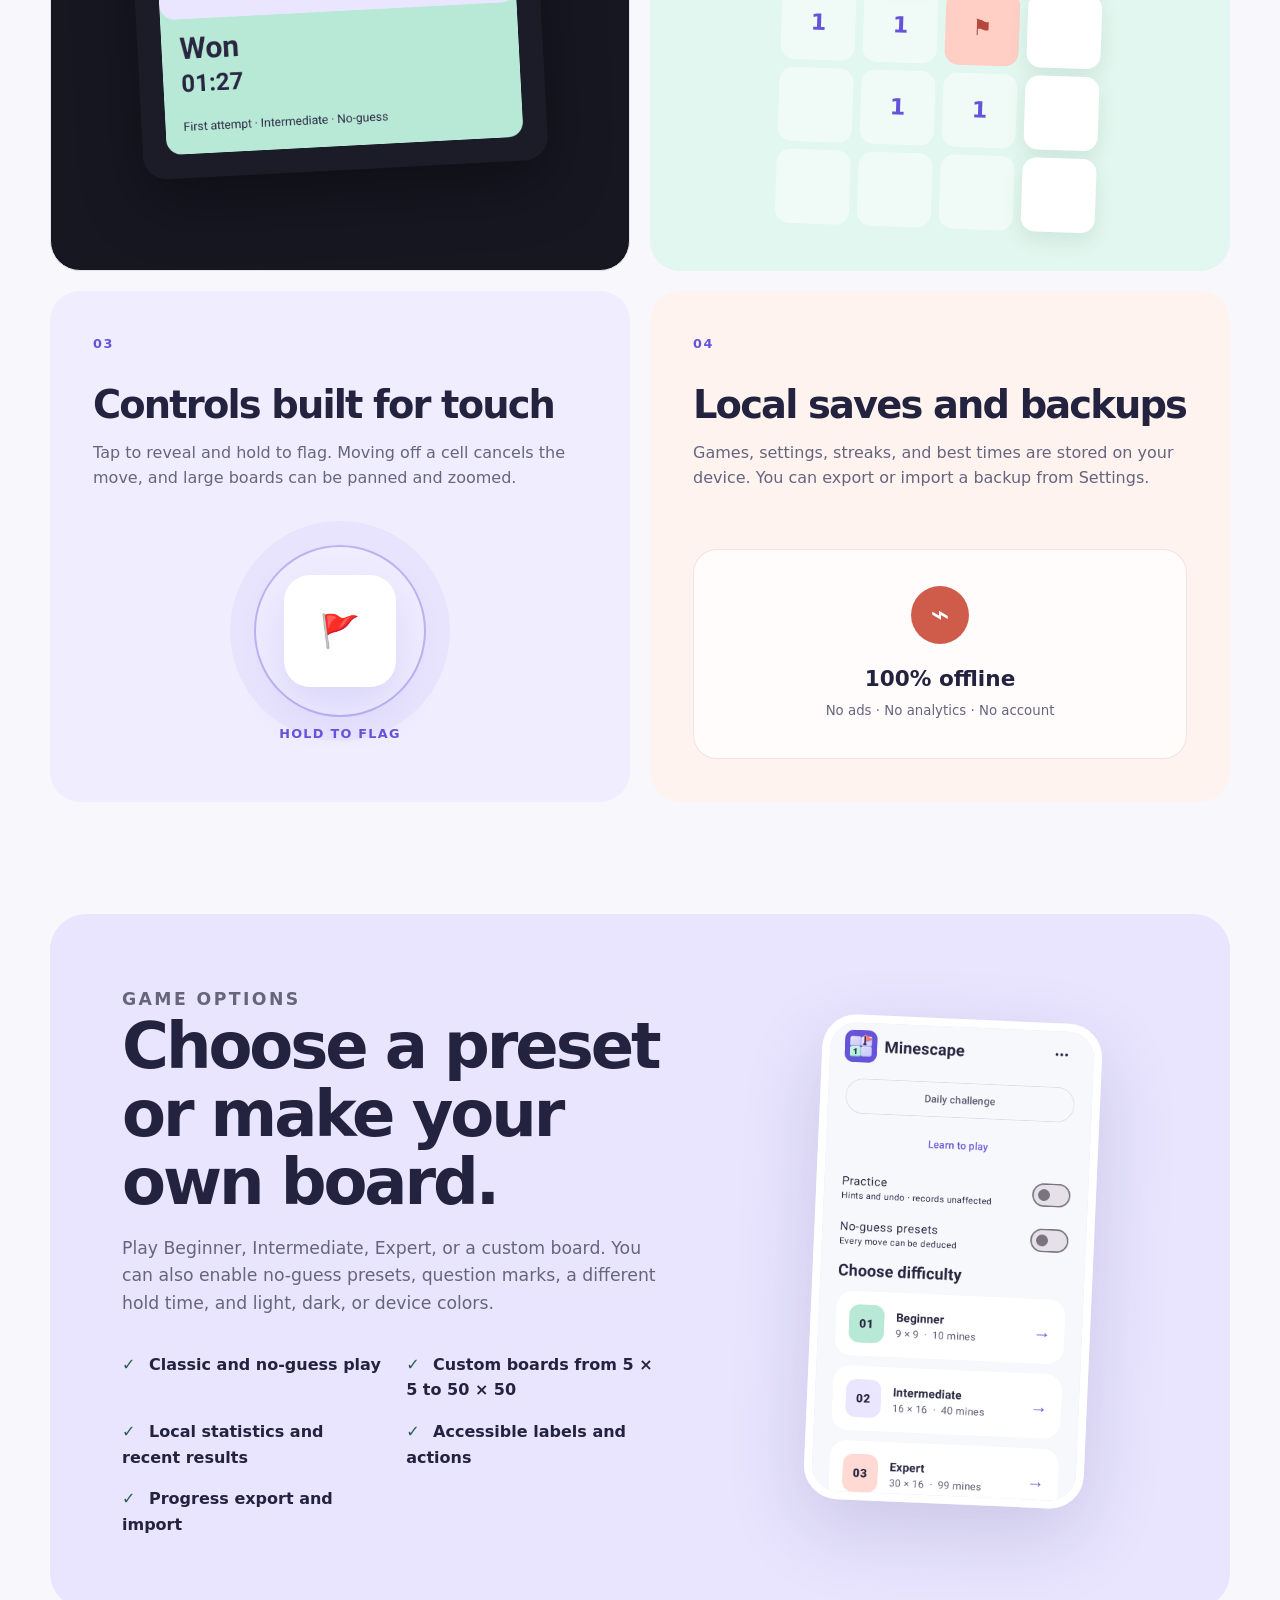
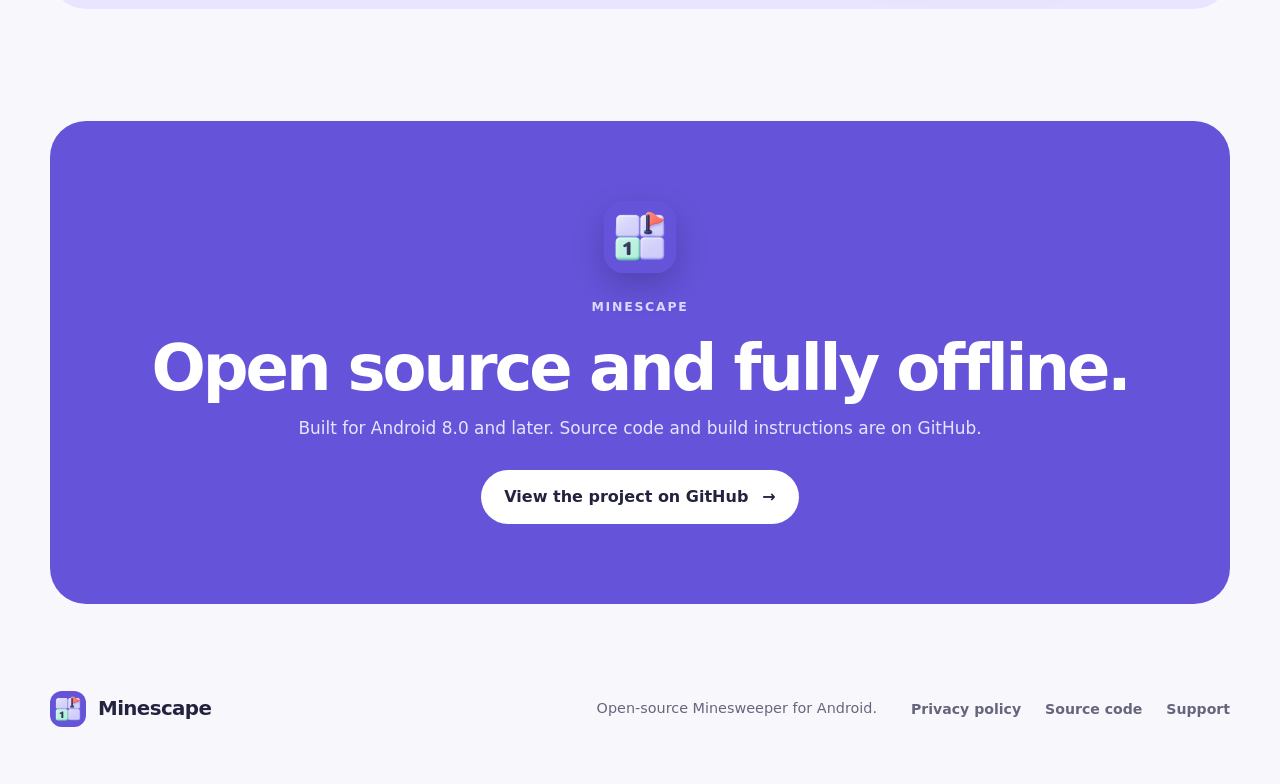
==== commit 2839ec08: "Add localized daily result sharing and update app identity" ====
--- a/docs/index.html
+++ b/docs/index.html
@@ -12,7 +12,7 @@
   <meta property="og:image" content="https://cbulock.github.io/minescape/assets/minescape-preview.png">
   <title>Minescape for Android</title>
   <link rel="icon" href="assets/minescape-icon.png" type="image/png">
-  <link rel="stylesheet" href="styles.css">
+  <link rel="stylesheet" href="styles.css?v=2">
 </head>
 <body>
   <a class="skip-link" href="#main">Skip to content</a>
@@ -32,18 +32,12 @@
   <main id="main">
     <section class="hero">
       <div class="hero-copy">
-        <p class="eyebrow"><span></span> Offline Android game</p>
         <h1>Minesweeper<br><em>for Android.</em></h1>
-        <p class="hero-lede">Play classic, no-guess, custom, and daily boards. Everything works offline, and your games and statistics stay on your device.</p>
+        <p class="hero-lede">Play classic, no-guess, custom, and daily boards. No internet connection or account is required, and your games and statistics stay on your device.</p>
         <div class="hero-actions">
           <a class="button button-primary" href="https://github.com/cbulock/minescape">View on GitHub <span aria-hidden="true">→</span></a>
           <a class="button button-secondary" href="#features">Explore features</a>
         </div>
-        <dl class="quick-facts" aria-label="App details">
-          <div><dt>Platform</dt><dd>Android 8.0+</dd></div>
-          <div><dt>Connection</dt><dd>Not required</dd></div>
-          <div><dt>Accounts</dt><dd>None</dd></div>
-        </dl>
       </div>
 
       <div class="hero-visual" aria-label="Minescape game preview">
--- a/docs/styles.css
+++ b/docs/styles.css
@@ -122,12 +122,6 @@
 .button-primary:hover { background: var(--purple-dark); box-shadow: 0 16px 34px rgba(101, 84, 217, .31); }
 .button-secondary { border-color: rgba(101, 84, 217, .25); color: var(--purple); background: rgba(255, 255, 255, .55); }
 .button-light { color: var(--ink); background: white; }
-
-.quick-facts { margin: 0; display: flex; flex-wrap: wrap; gap: 30px; }
-.quick-facts div { padding-right: 30px; border-right: 1px solid rgba(74, 69, 112, .18); }
-.quick-facts div:last-child { padding-right: 0; border: 0; }
-.quick-facts dt { color: var(--muted); font-size: .72rem; font-weight: 750; letter-spacing: .08em; text-transform: uppercase; }
-.quick-facts dd { margin: 2px 0 0; font-weight: 760; }
 
 .hero-visual { position: relative; min-height: 570px; display: grid; place-items: center; }
 .phone { position: relative; z-index: 2; margin: 0; overflow: hidden; border: 9px solid #202030; border-radius: 42px; background: var(--night); box-shadow: var(--shadow); }
@@ -223,8 +217,6 @@
   .nav-github { padding: 8px 12px; }
   .hero { width: calc(100% - 20px); margin-top: 8px; padding: 48px 24px 30px; border-radius: 28px; }
   h1 { font-size: clamp(2.75rem, 15vw, 4rem); }
-  .quick-facts { gap: 16px; }
-  .quick-facts div { padding-right: 16px; }
   .hero-visual { min-height: 450px; }
   .phone-main { width: 235px; }
   .orbit-one { width: 390px; height: 390px; }
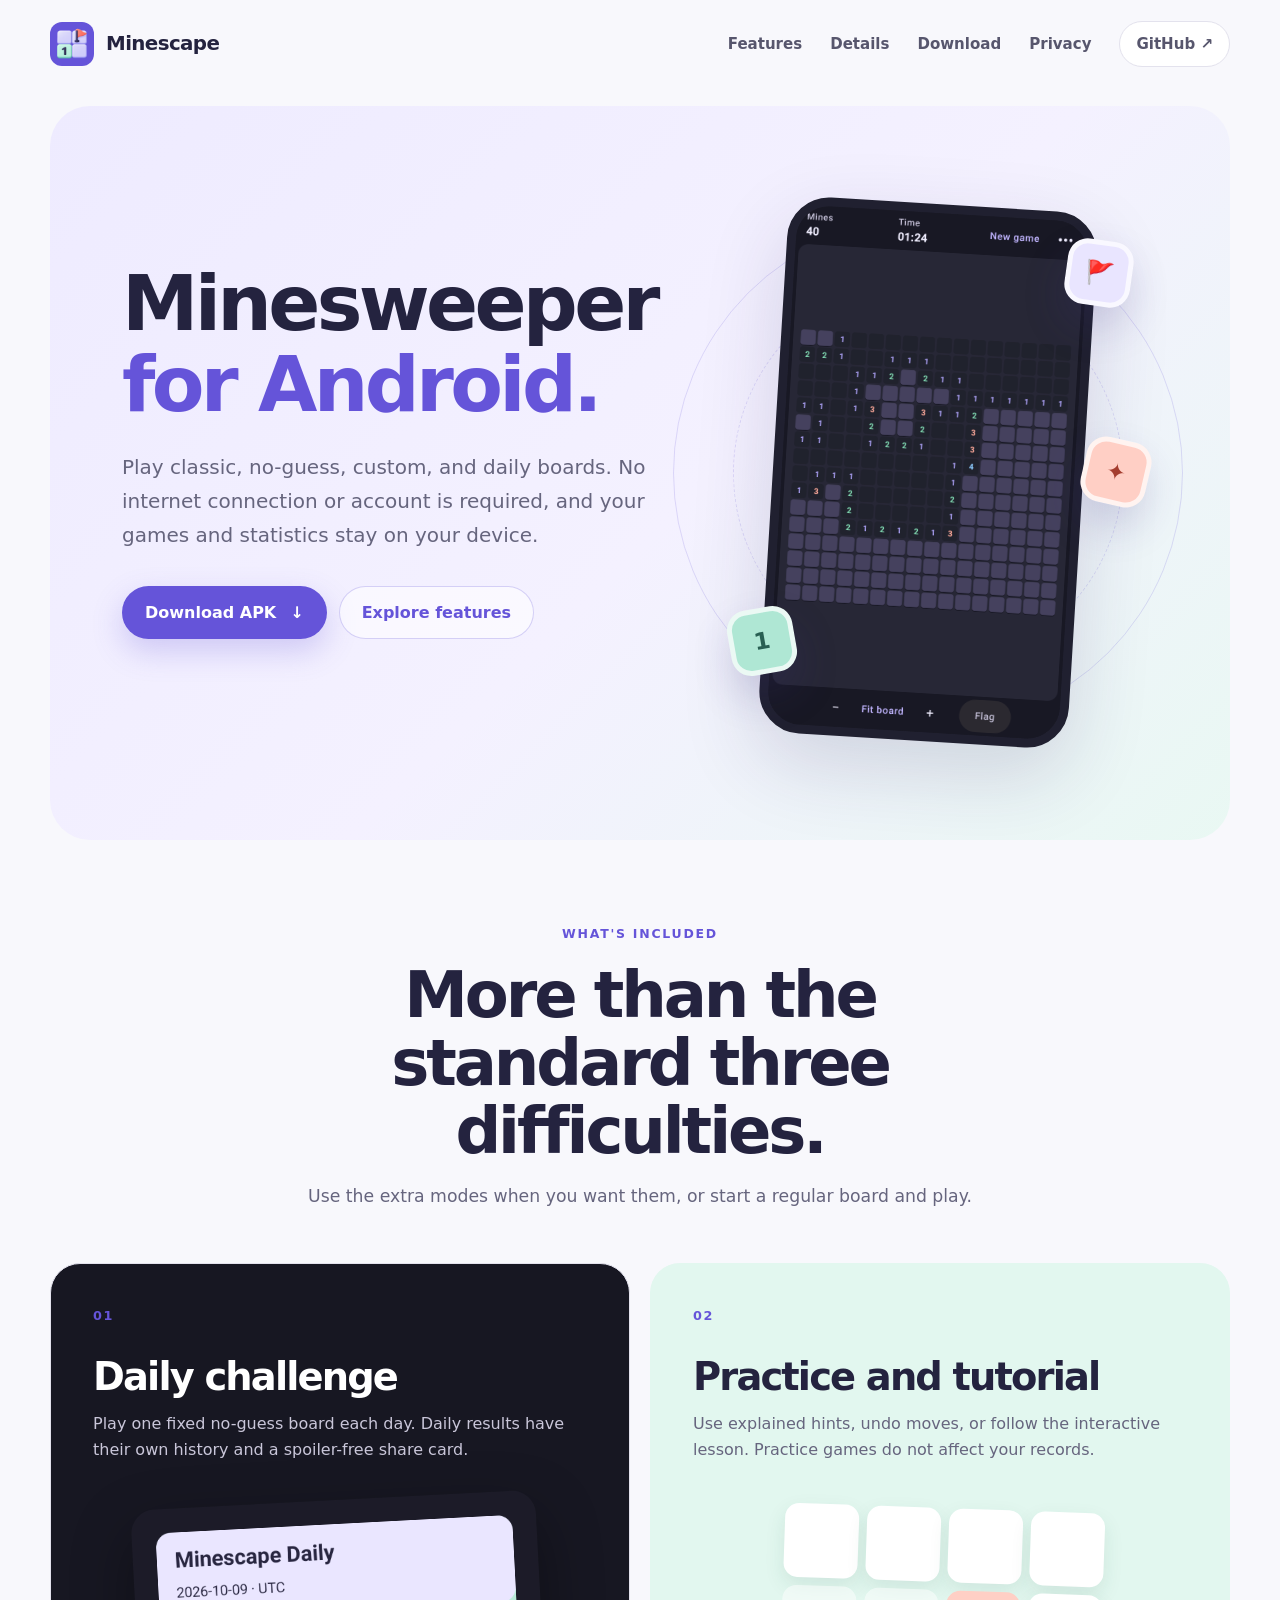
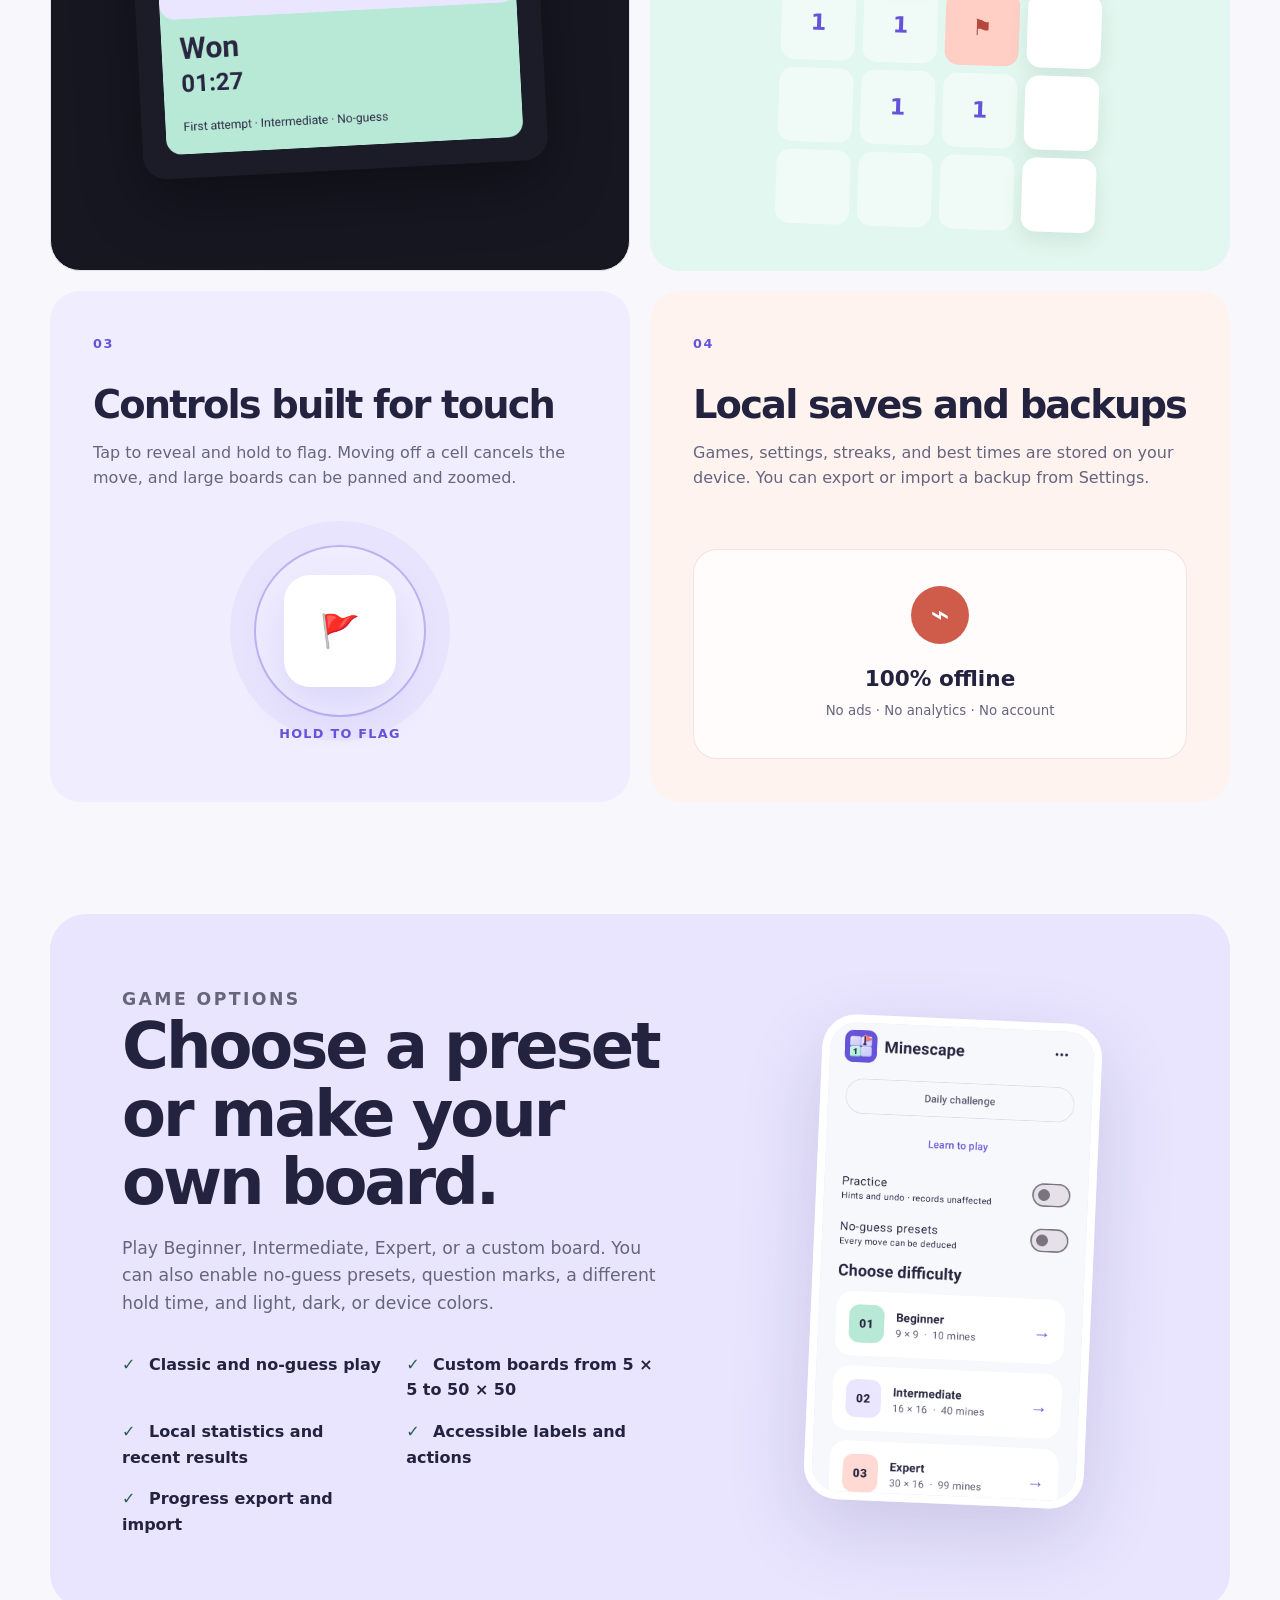
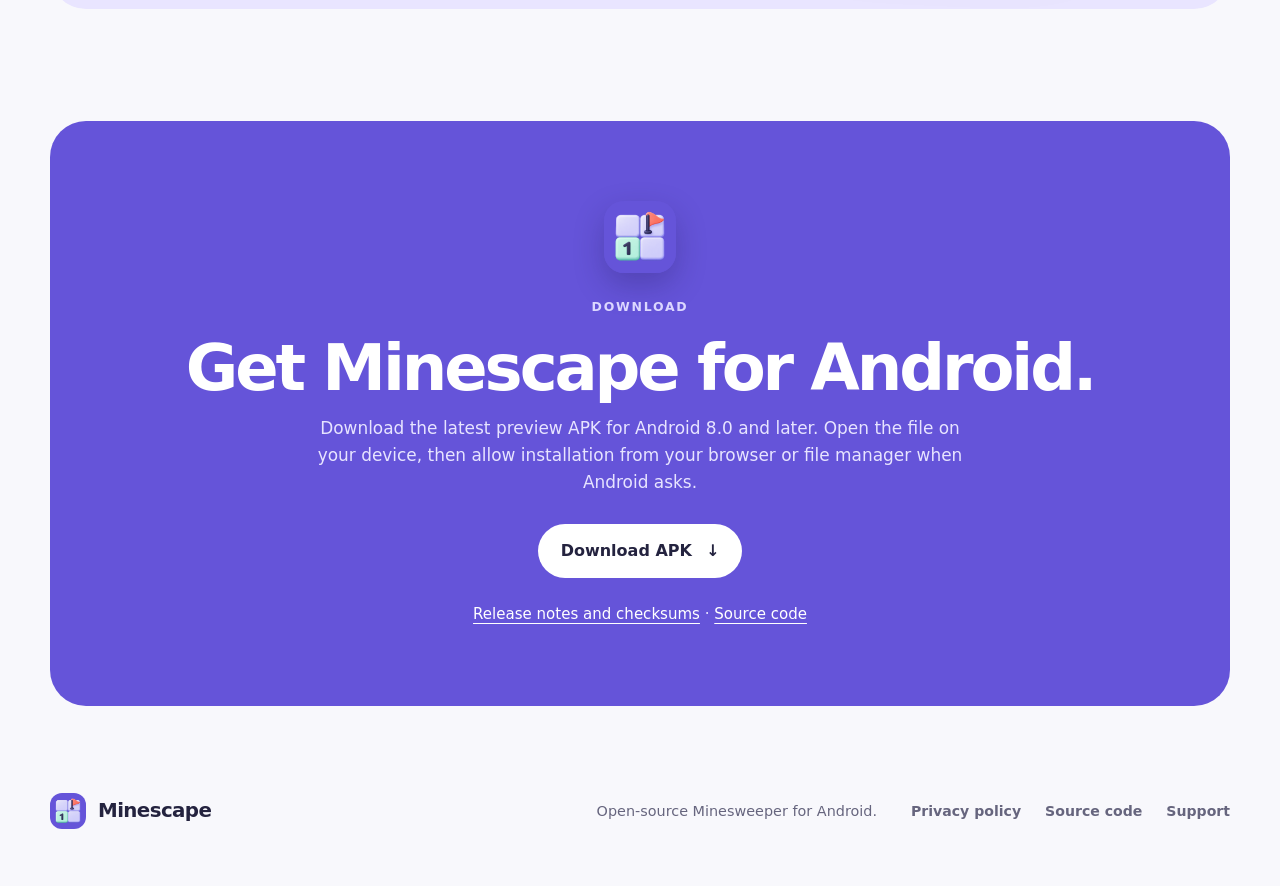
==== commit b1853006: "Add website APK downloads and fix CI SDK setup" ====
--- a/docs/index.html
+++ b/docs/index.html
@@ -24,6 +24,7 @@
     <nav aria-label="Main navigation">
       <a href="#features">Features</a>
       <a href="#details">Details</a>
+      <a href="#download">Download</a>
       <a href="privacy.html">Privacy</a>
       <a class="nav-github" href="https://github.com/cbulock/minescape">GitHub <span aria-hidden="true">↗</span></a>
     </nav>
@@ -35,7 +36,7 @@
         <h1>Minesweeper<br><em>for Android.</em></h1>
         <p class="hero-lede">Play classic, no-guess, custom, and daily boards. No internet connection or account is required, and your games and statistics stay on your device.</p>
         <div class="hero-actions">
-          <a class="button button-primary" href="https://github.com/cbulock/minescape">View on GitHub <span aria-hidden="true">→</span></a>
+          <a class="button button-primary" href="https://github.com/cbulock/minescape/releases/latest/download/minescape.apk">Download APK <span aria-hidden="true">↓</span></a>
           <a class="button button-secondary" href="#features">Explore features</a>
         </div>
       </div>
@@ -127,12 +128,13 @@
       </figure>
     </section>
 
-    <section class="closing">
+    <section class="closing" id="download" aria-labelledby="download-title">
       <img src="assets/minescape-icon.png" alt="" width="72" height="72" loading="lazy">
-      <p class="section-kicker">Minescape</p>
-      <h2>Open source and fully offline.</h2>
-      <p>Built for Android 8.0 and later. Source code and build instructions are on GitHub.</p>
-      <a class="button button-light" href="https://github.com/cbulock/minescape">View the project on GitHub <span aria-hidden="true">→</span></a>
+      <p class="section-kicker">Download</p>
+      <h2 id="download-title">Get Minescape for Android.</h2>
+      <p>Download the latest preview APK for Android 8.0 and later. Open the file on your device, then allow installation from your browser or file manager when Android asks.</p>
+      <a class="button button-light" href="https://github.com/cbulock/minescape/releases/latest/download/minescape.apk">Download APK <span aria-hidden="true">↓</span></a>
+      <p class="download-links"><a href="https://github.com/cbulock/minescape/releases">Release notes and checksums</a> · <a href="https://github.com/cbulock/minescape">Source code</a></p>
     </section>
   </main>
 
--- a/docs/styles.css
+++ b/docs/styles.css
@@ -176,6 +176,9 @@
 .closing .section-kicker { color: #dcd7ff; }
 .closing h2 { margin-bottom: 12px; }
 .closing p:not(.section-kicker) { margin: 0 0 28px; color: #e7e4ff; font-size: 1.06rem; }
+.closing > p:not(.section-kicker) { max-width: 680px; margin-left: auto; margin-right: auto; }
+.closing p.download-links { margin: 24px auto 0; font-size: .94rem; }
+.download-links a { color: white; text-underline-offset: 4px; }
 
 footer { width: min(calc(100% - 40px), var(--max)); min-height: 150px; margin: 0 auto; display: flex; align-items: center; gap: 34px; }
 .footer-brand { margin-right: auto; }
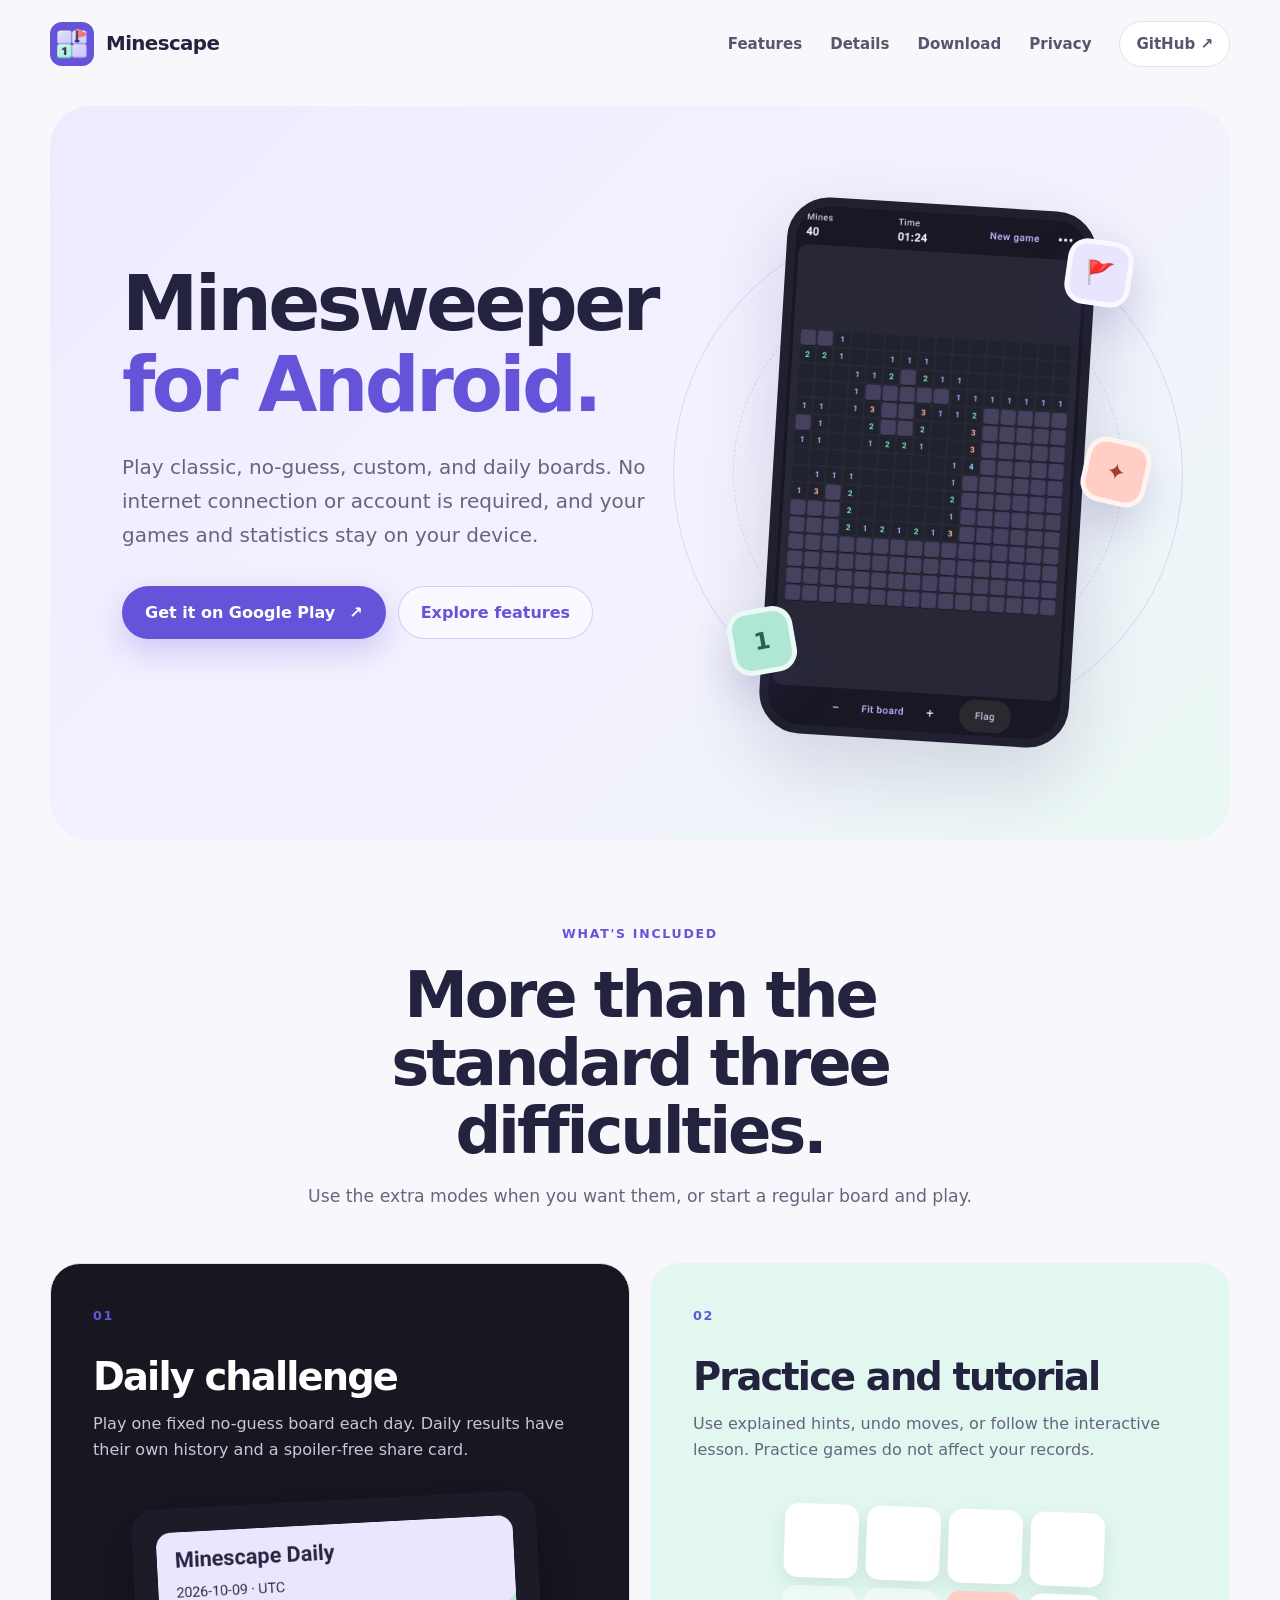
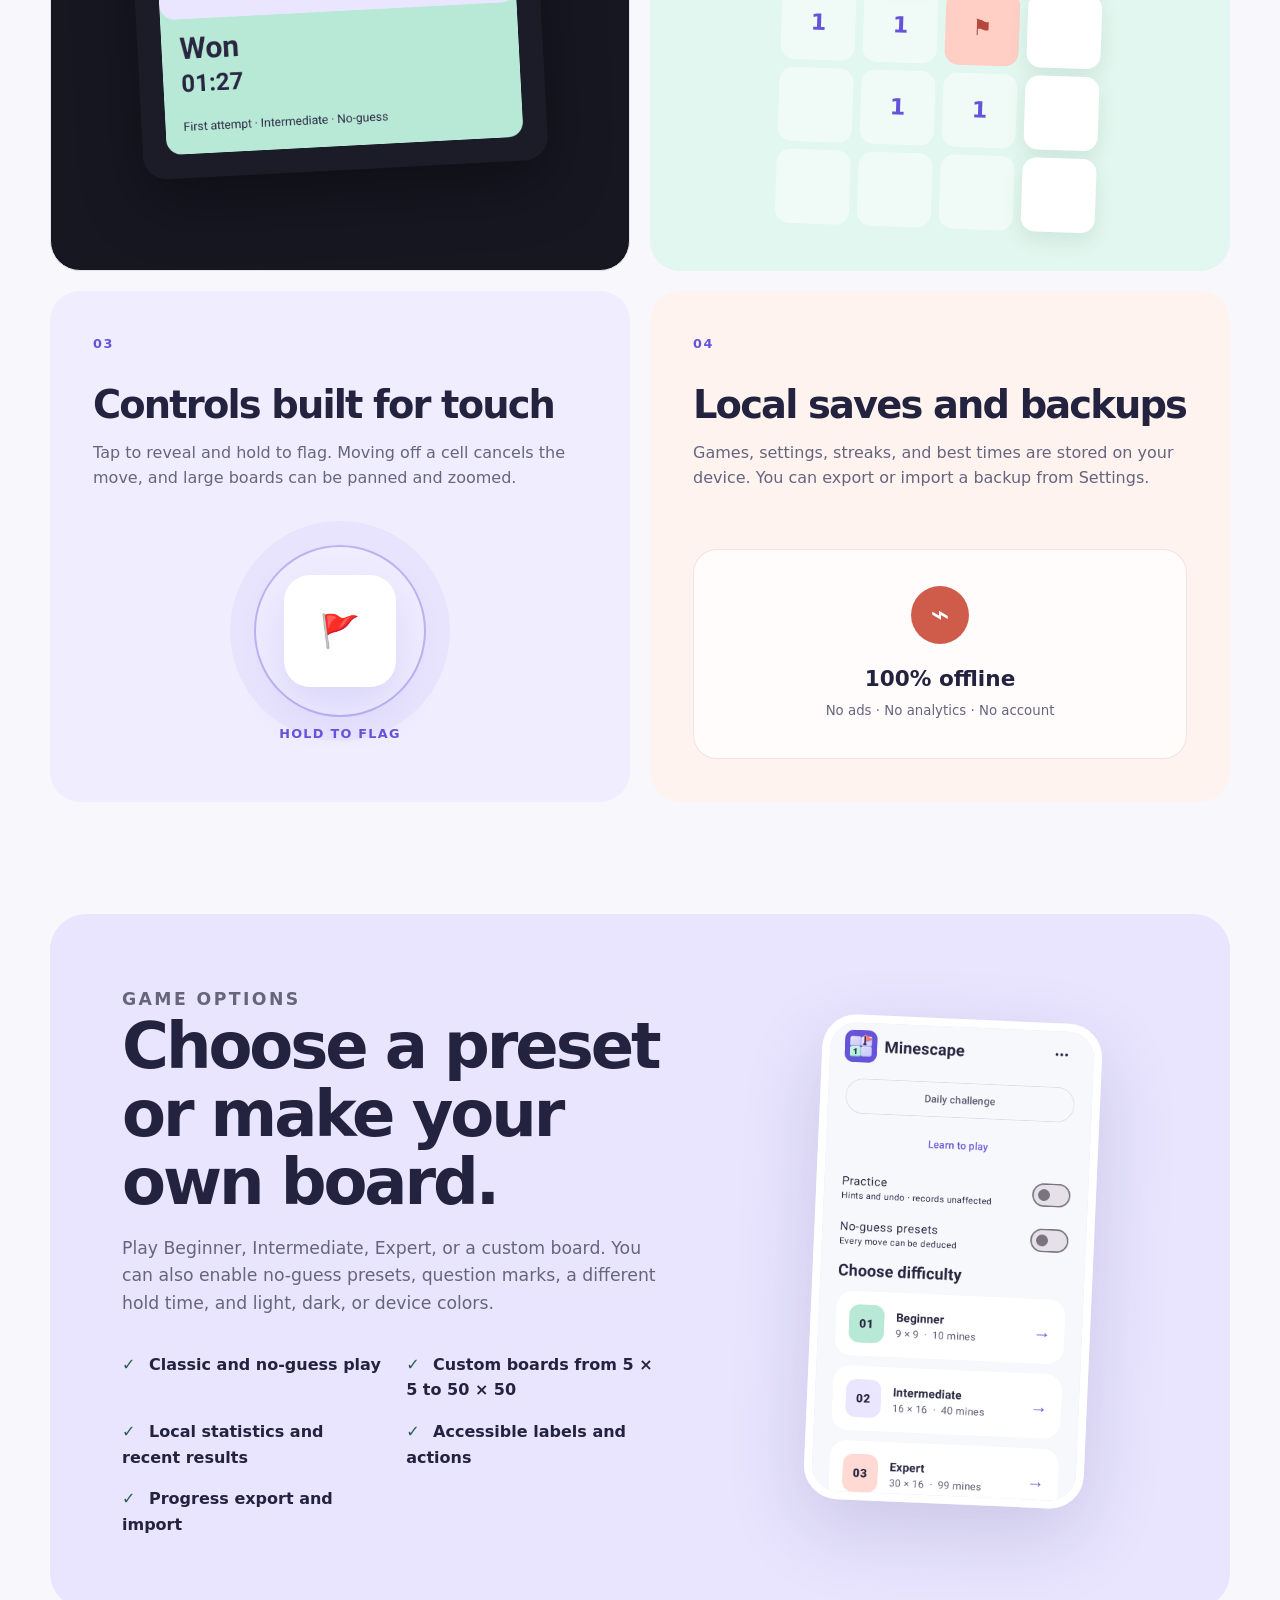
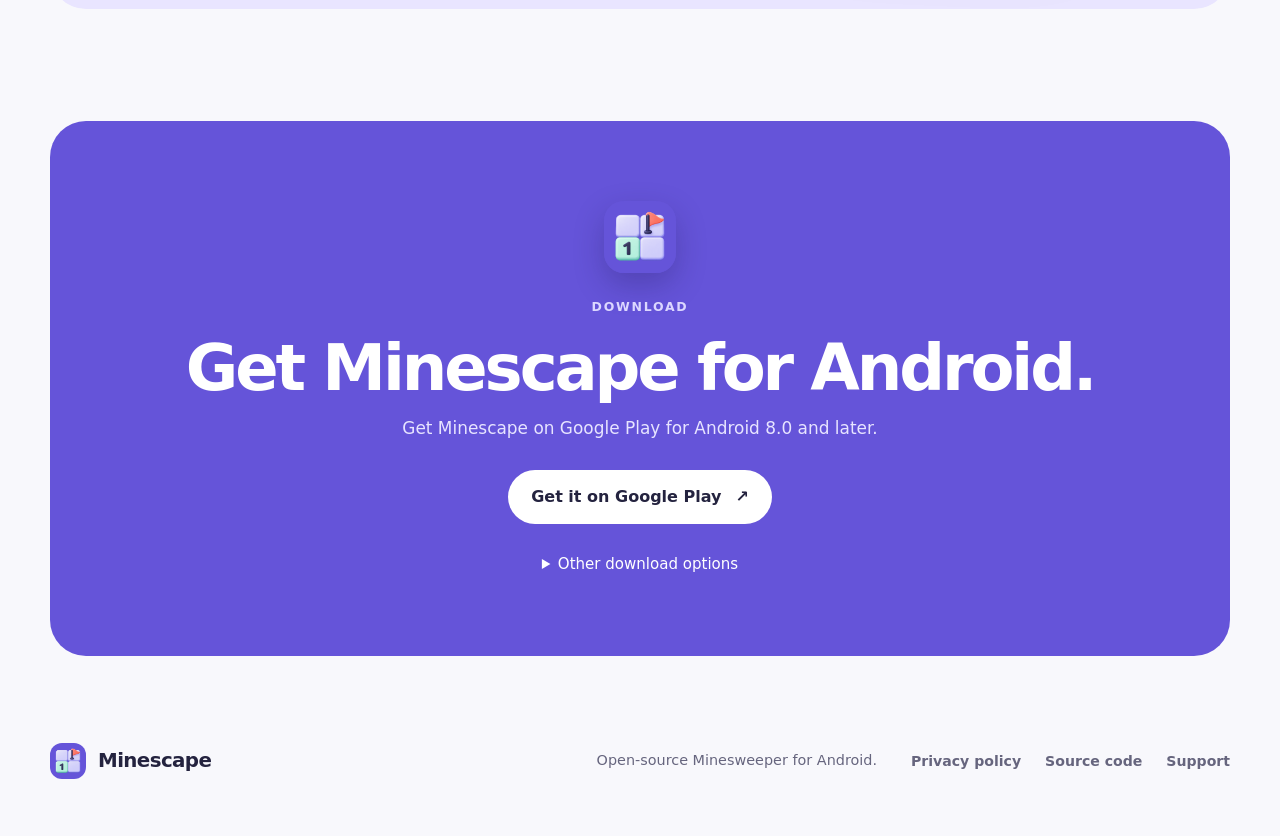
==== commit 3d4bb8b4: "Remove obsolete Minescape implementation files" ====
--- a/docs/index.html
+++ b/docs/index.html
@@ -12,7 +12,7 @@
   <meta property="og:image" content="https://cbulock.github.io/minescape/assets/minescape-preview.png">
   <title>Minescape for Android</title>
   <link rel="icon" href="assets/minescape-icon.png" type="image/png">
-  <link rel="stylesheet" href="styles.css?v=2">
+  <link rel="stylesheet" href="styles.css?v=4">
 </head>
 <body>
   <a class="skip-link" href="#main">Skip to content</a>
@@ -36,7 +36,7 @@
         <h1>Minesweeper<br><em>for Android.</em></h1>
         <p class="hero-lede">Play classic, no-guess, custom, and daily boards. No internet connection or account is required, and your games and statistics stay on your device.</p>
         <div class="hero-actions">
-          <a class="button button-primary" href="https://github.com/cbulock/minescape/releases/latest/download/minescape.apk">Download APK <span aria-hidden="true">↓</span></a>
+          <a class="button button-primary" href="https://play.google.com/store/apps/details?id=com.cbulock.minescape">Get it on Google Play <span aria-hidden="true">↗</span></a>
           <a class="button button-secondary" href="#features">Explore features</a>
         </div>
       </div>
@@ -132,9 +132,13 @@
       <img src="assets/minescape-icon.png" alt="" width="72" height="72" loading="lazy">
       <p class="section-kicker">Download</p>
       <h2 id="download-title">Get Minescape for Android.</h2>
-      <p>Download the latest preview APK for Android 8.0 and later. Open the file on your device, then allow installation from your browser or file manager when Android asks.</p>
-      <a class="button button-light" href="https://github.com/cbulock/minescape/releases/latest/download/minescape.apk">Download APK <span aria-hidden="true">↓</span></a>
-      <p class="download-links"><a href="https://github.com/cbulock/minescape/releases">Release notes and checksums</a> · <a href="https://github.com/cbulock/minescape">Source code</a></p>
+      <p>Get Minescape on Google Play for Android 8.0 and later.</p>
+      <a class="button button-light" href="https://play.google.com/store/apps/details?id=com.cbulock.minescape">Get it on Google Play <span aria-hidden="true">↗</span></a>
+      <details class="download-options">
+        <summary>Other download options</summary>
+        <p><a href="https://github.com/cbulock/minescape/releases/latest/download/minescape.apk">Download the APK directly</a>. Open the file on your Android device, then allow installation from your browser or file manager when Android asks.</p>
+        <p class="download-links"><a href="https://github.com/cbulock/minescape/releases">APK release notes and checksums</a></p>
+      </details>
     </section>
   </main>
 
--- a/docs/styles.css
+++ b/docs/styles.css
@@ -179,6 +179,12 @@
 .closing > p:not(.section-kicker) { max-width: 680px; margin-left: auto; margin-right: auto; }
 .closing p.download-links { margin: 24px auto 0; font-size: .94rem; }
 .download-links a { color: white; text-underline-offset: 4px; }
+.download-options { max-width: 600px; margin: 28px auto 0; }
+.download-options summary { cursor: pointer; font-size: .94rem; text-underline-offset: 4px; }
+.download-options summary:hover { text-decoration: underline; }
+.download-options[open] summary { margin-bottom: 18px; }
+.closing .download-options p { margin-bottom: 0; font-size: .94rem; }
+.download-options a { color: white; text-underline-offset: 4px; }
 
 footer { width: min(calc(100% - 40px), var(--max)); min-height: 150px; margin: 0 auto; display: flex; align-items: center; gap: 34px; }
 .footer-brand { margin-right: auto; }
